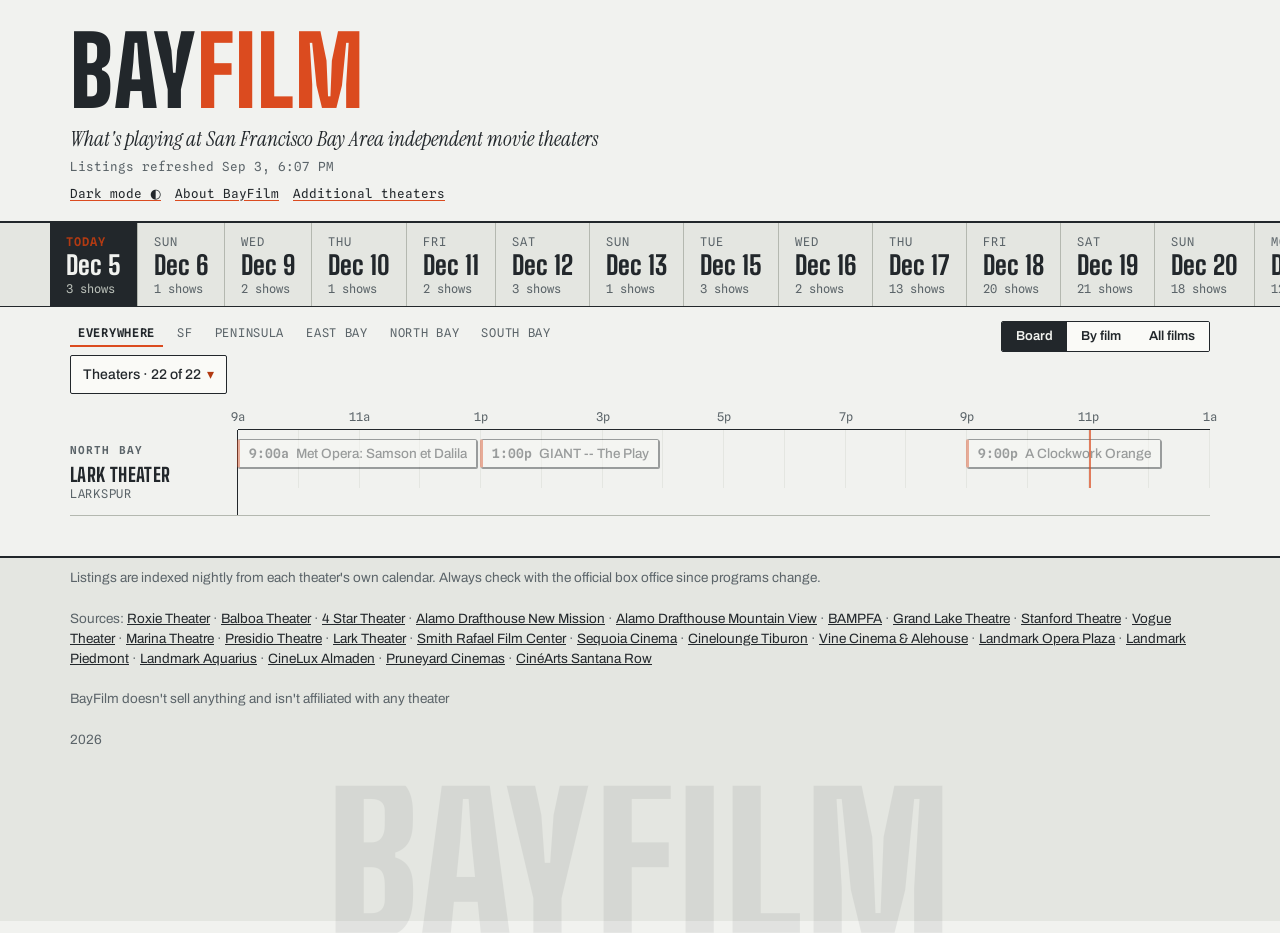
==== site/index.html @ 12f4870e "Density pass: sticky chrome, jump-to-now, folded chips and past shows With 22 theaters the old patte" ====
<!DOCTYPE html>
<html lang="en">
<head>
<meta charset="utf-8">
<meta name="viewport" content="width=device-width, initial-scale=1">
<title>BayFilm — San Francisco Bay Area independent movie theater showtimes</title>
<meta name="description" content="One guide to what's playing at San Francisco Bay Area independent movie theaters: Roxie, Balboa, Alamo Drafthouse, BAMPFA, Grand Lake, Stanford Theatre, Smith Rafael, Landmark, and more — 22 theaters from SF to the South Bay. Updated nightly.">
<link rel="canonical" href="https://bayfilm.net/">
<meta name="theme-color" content="#F1F2EF">

<meta property="og:type" content="website">
<meta property="og:site_name" content="BayFilm">
<meta property="og:title" content="BayFilm — Bay Area independent movie theater showtimes">
<meta property="og:description" content="What's playing at San Francisco Bay Area independent movie theaters — Roxie, Balboa, Alamo Drafthouse, BAMPFA, Grand Lake, Stanford Theatre, Smith Rafael, Landmark, and more. Updated nightly.">
<meta property="og:url" content="https://bayfilm.net/">
<meta property="og:image" content="https://bayfilm.net/og.png">
<meta property="og:image:width" content="1200">
<meta property="og:image:height" content="630">
<meta property="og:image:alt" content="BayFilm — what's playing at San Francisco Bay Area independent movie theaters">
<meta property="og:locale" content="en_US">

<meta name="twitter:card" content="summary_large_image">
<meta name="twitter:title" content="BayFilm — Bay Area independent movie theater showtimes">
<meta name="twitter:description" content="What's playing at San Francisco Bay Area independent movie theaters. Updated nightly.">
<meta name="twitter:image" content="https://bayfilm.net/og.png">

<script type="application/ld+json">
{
  "@context": "https://schema.org",
  "@type": "WebSite",
  "name": "BayFilm",
  "url": "https://bayfilm.net/",
  "description": "Showtimes for San Francisco Bay Area independent movie theaters, indexed nightly from each theater's own calendar.",
  "about": [
    {"@type": "MovieTheater", "name": "Roxie Theater", "address": "San Francisco, CA", "sameAs": "https://roxie.com"},
    {"@type": "MovieTheater", "name": "Balboa Theater", "address": "San Francisco, CA", "sameAs": "https://www.balboamovies.com"},
    {"@type": "MovieTheater", "name": "4 Star Theater", "address": "San Francisco, CA", "sameAs": "https://www.4-star-movies.com"},
    {"@type": "MovieTheater", "name": "Alamo Drafthouse New Mission", "address": "San Francisco, CA", "sameAs": "https://drafthouse.com/sf"},
    {"@type": "MovieTheater", "name": "BAMPFA", "address": "Berkeley, CA", "sameAs": "https://bampfa.org"},
    {"@type": "MovieTheater", "name": "Grand Lake Theatre", "address": "Oakland, CA", "sameAs": "https://renaissancerialto.com"},
    {"@type": "MovieTheater", "name": "Stanford Theatre", "address": "Palo Alto, CA", "sameAs": "https://stanfordtheatre.org"},
    {"@type": "MovieTheater", "name": "Lark Theater", "address": "Larkspur, CA", "sameAs": "https://larktheater.net"},
    {"@type": "MovieTheater", "name": "Vogue Theater", "address": "San Francisco, CA", "sameAs": "https://www.voguemovies.com"},
    {"@type": "MovieTheater", "name": "Marina Theatre", "address": "San Francisco, CA", "sameAs": "https://www.lntsf.com"},
    {"@type": "MovieTheater", "name": "Presidio Theatre", "address": "San Francisco, CA", "sameAs": "https://www.lntsf.com"},
    {"@type": "MovieTheater", "name": "Landmark Opera Plaza", "address": "San Francisco, CA", "sameAs": "https://www.landmarktheatres.com/theaters/x00u8-landmark-opera-plaza-cinema-san-francisco/"},
    {"@type": "MovieTheater", "name": "Landmark Piedmont", "address": "Oakland, CA", "sameAs": "https://www.landmarktheatres.com/theaters/x00y7-landmark-piedmont-theatre-oakland/"},
    {"@type": "MovieTheater", "name": "Landmark Aquarius", "address": "Palo Alto, CA", "sameAs": "https://www.landmarktheatres.com/theaters/x00tm-landmark-aquarius-theatre-palo-alto/"},
    {"@type": "MovieTheater", "name": "Alamo Drafthouse Mountain View", "address": "Mountain View, CA", "sameAs": "https://drafthouse.com/sf"},
    {"@type": "MovieTheater", "name": "Vine Cinema & Alehouse", "address": "Livermore, CA", "sameAs": "https://www.vinecinema.com"},
    {"@type": "MovieTheater", "name": "Smith Rafael Film Center", "address": "San Rafael, CA", "sameAs": "https://cinema.cafilm.org"},
    {"@type": "MovieTheater", "name": "Sequoia Cinema", "address": "Mill Valley, CA", "sameAs": "https://cinema.cafilm.org"},
    {"@type": "MovieTheater", "name": "Cinelounge Tiburon", "address": "Tiburon, CA", "sameAs": "https://www.cineloungefilm.com"},
    {"@type": "MovieTheater", "name": "CineLux Almaden", "address": "San Jose, CA", "sameAs": "https://www.cineluxtheatres.com/cinelux-almaden-cafe-lounge"},
    {"@type": "MovieTheater", "name": "Pruneyard Cinemas", "address": "Campbell, CA", "sameAs": "https://www.pruneyardcinemas.com"},
    {"@type": "MovieTheater", "name": "CinéArts Santana Row", "address": "San Jose, CA", "sameAs": "https://www.cinemark.com/theatres/ca-san-jose/cinemark-cinearts-santana-row"}
  ]
}
</script>

<link rel="preconnect" href="https://fonts.googleapis.com">
<link rel="preconnect" href="https://fonts.gstatic.com" crossorigin>
<link href="https://fonts.googleapis.com/css2?family=Big+Shoulders:opsz,wght@10..72,500;10..72,700;10..72,800&family=Archivo:ital,wght@0,400;0,500;0,600;1,400&family=Spline+Sans+Mono:wght@400;500;600&family=Instrument+Serif:ital@0;1&display=swap" rel="stylesheet">
<script>
  // set the theme before first paint to avoid a flash of the wrong scheme
  (function () {
    var t = null;
    try { t = localStorage.getItem("bayfilm.theme"); } catch (e) {}
    if (t !== "light" && t !== "dark") {
      t = matchMedia("(prefers-color-scheme: dark)").matches ? "dark" : "light";
    }
    document.documentElement.dataset.theme = t;
  })();
</script>
<link rel="stylesheet" href="style.css">
<link rel="icon" href="data:image/svg+xml,<svg xmlns='http://www.w3.org/2000/svg' viewBox='0 0 100 100'><rect width='100' height='100' fill='%23DB4B1F'/><text y='72' x='50' text-anchor='middle' font-size='58' font-family='Arial Black' fill='%23FAFAF7'>B</text></svg>">
</head>
<body>

<header class="masthead">
  <div class="masthead__inner">
    <h1 class="wordmark">BAY<span>FILM</span></h1>
    <p class="tagline">What's playing at San Francisco Bay Area independent movie theaters</p>
    <p class="updated" id="updated"></p>
    <div class="mastlinks">
      <button class="themetoggle" id="themeToggle" aria-live="polite"></button>
      <button class="mastlink" aria-expanded="false" aria-controls="aboutPanel">About BayFilm</button>
      <button class="mastlink" aria-expanded="false" aria-controls="addlPanel">Additional theaters</button>
    </div>
    <div class="mastpanel" id="aboutPanel" hidden>
      <p>BayFilm gathers showtimes from the San Francisco Bay Area's independent
      movie theaters into one guide. Listings are indexed nightly
      from each theater's calendar and linked to their box offices.
      Be sure to check out events from <a href="https://sffilm.org/">SFFilm</a> and <a href="https://www.sfmoma.org/">SFMoMA</a> as well!
      This project was inspired by <a href="https://www.revivalhouses.com/" target="_blank" rel="noopener">Revival Houses</a>,
      <a href="https://www.screenslate.com/" target="_blank" rel="noopener">Screen Slate</a>, and
      <a href="https://www.spiralhwy.com/" target="_blank" rel="noopener">Spiral HWY</a>, which are all excellent film sites.
      Thanks for using and hope you enjoy!</p>
    </div>
    <div class="mastpanel" id="addlPanel" hidden>
      <p>A few theaters are hard to index, so their listings aren't included
      here. Please check their websites directly:
        <a href="https://thenewparkway.com/" target="_blank" rel="noopener">The New Parkway</a> (Oakland) ·
        <a href="https://rialtocinemas.com/elmwood/" target="_blank" rel="noopener">Rialto Cinemas Elmwood</a> (Berkeley) ·
        <a href="https://rialtocinemas.com/cerrito/" target="_blank" rel="noopener">Rialto Cinemas Cerrito</a> (El Cerrito)
      </p>
      <p>Some theaters, including the Stanford Theatre and BAMPFA, block
      automated indexing, so their listings refresh less often than the
      nightly update. When a theater's listings are more than a day old,
      they're marked with a "listings from" badge, so double-check those
      with the box office.</p>
    </div>
  </div>
</header>

<nav class="daystrip" id="daystrip" aria-label="Choose a day"></nav>

<div class="controls">
  <div class="theaters" id="theaterChips" aria-label="Filter theaters"></div>
  <div class="viewtoggle" role="group" aria-label="View">
    <button id="viewBoard" class="viewtoggle__btn is-active" aria-pressed="true">Board</button>
    <button id="viewFilms" class="viewtoggle__btn" aria-pressed="false">By film</button>
    <button id="viewAll" class="viewtoggle__btn" aria-pressed="false">All films</button>
  </div>
</div>

<main id="main">
  <section id="board" aria-label="Screenings by theater and time"></section>
  <section id="films" aria-label="Screenings by film" hidden></section>
  <section id="allfilms" aria-label="All upcoming films" hidden>
    <div class="searchrow">
      <label class="searchlabel" for="filmSearch">Find a film</label>
      <input id="filmSearch" class="searchbox" type="search"
             placeholder="Title or format — try “70mm”" autocomplete="off">
      <span id="allCount" class="allcount"></span>
    </div>
    <div id="allfilmsList"></div>
  </section>
  <p id="empty" class="empty" hidden>No screenings match, try another day or turn theaters back on.</p>
  <p id="loaderror" class="empty" hidden>Couldn't load showtimes data. If you opened this file directly, serve the folder instead: <code>python3 -m http.server -d site</code></p>
</main>

<footer class="colophon">
  <p>Listings are indexed nightly from each theater's own calendar. Always check with the official box office since programs change.</p>
  <p id="sources"></p>
  <p>BayFilm doesn't sell anything and isn't affiliated with any theater</p>
  <p>2026</p>
  <div class="colophon__ghost" aria-hidden="true">BAYFILM</div>
</footer>

<button class="nowjump" id="nowJump" hidden aria-label="Scroll to the current time">now ↓</button>

<script src="app.js"></script>
</body>
</html>
---- site/style.css ----
/* BayFilm — fog, ink, and international orange */

:root {
  --fog: #F1F2EF;        /* page paper, cool fog white */
  --fog-deep: #E4E6E1;   /* recessed panels */
  --ink: #22272B;        /* charcoal-navy ink */
  --ink-soft: #5B6469;   /* secondary text */
  --bridge: #DB4B1F;     /* international orange — large display + accents only */
  --bridge-ink: #B23A12; /* text-safe orange, ≥4.5:1 on all light surfaces */
  --hairline: #B4B8B0;
  --stub: #FAFAF7;       /* screening stub card */
  --edge: #22272B;       /* component outlines (= ink in light) */
  --shadow: #22272B;     /* hard offset shadows */
  --on-ink-soft: #B9BFB8; /* muted text on inverted (ink-bg) chips */

  --display: "Big Shoulders", "Arial Narrow", sans-serif;
  --body: "Archivo", system-ui, sans-serif;
  --mono: "Spline Sans Mono", ui-monospace, monospace;
  --serif: "Instrument Serif", Georgia, serif;
}

/* screening-room dark theme — tonal remap, all text pairs ≥4.5:1 */
:root[data-theme="dark"] {
  --fog: #191B1C;
  --fog-deep: #202224;
  --ink: #E8E9E6;
  --ink-soft: #A9B0B2;
  --bridge: #EF7A50;
  --bridge-ink: #EF7A50;
  --hairline: #3C4043;
  --stub: #232628;
  --edge: #565B5E;
  --shadow: #000000;
  --on-ink-soft: #4C5256;
}

* { box-sizing: border-box; }

html { -webkit-text-size-adjust: 100%; }

body {
  margin: 0;
  background: var(--fog);
  color: var(--ink);
  font-family: var(--body);
  font-size: 16px;
  line-height: 1.5;
}

a { color: inherit; }

button { font: inherit; color: inherit; cursor: pointer; }

/* removes the 300ms tap delay and double-tap zoom on interactive elements */
a, button, input, summary { touch-action: manipulation; }

:focus-visible {
  outline: 2px solid var(--bridge);
  outline-offset: 2px;
}

/* ---------- masthead ---------- */

.masthead {
  border-bottom: 2px solid var(--edge);
  background: var(--fog);
}

.masthead__inner {
  max-width: 1180px;
  margin: 0 auto;
  padding: 28px 20px 18px;
}

.wordmark {
  margin: 0;
  font-family: var(--display);
  font-weight: 800;
  font-size: clamp(52px, 9vw, 96px);
  line-height: 0.9;
  letter-spacing: 0.01em;
  text-transform: uppercase;
}

.wordmark span { color: var(--bridge); }

.tagline {
  margin: 10px 0 0;
  font-family: var(--serif);
  font-style: italic;
  font-size: 21px;
  color: var(--ink);
  font-weight: 400;
}

.updated {
  margin: 2px 0 0;
  font-family: var(--mono);
  font-size: 12.5px;
  color: var(--ink-soft);
}

/* one baseline-aligned row of toggle links; the open panel renders below
   the whole row, so both panels appear in the same place */
.mastlinks {
  display: flex;
  flex-wrap: wrap;
  align-items: baseline;
  column-gap: 14px;
  margin-top: 8px;
}

.mastlinks .themetoggle { margin: 0; }

.mastlink {
  border: 0;
  padding: 0;
  background: transparent;
  cursor: pointer;
  font-family: var(--mono);
  font-size: 12.5px;
  color: var(--ink);
  text-decoration: underline;
  text-decoration-color: var(--bridge);
  text-underline-offset: 2px;
}

.mastlink:hover { color: var(--bridge-ink); }

.mastlink[aria-expanded="true"] { color: var(--bridge-ink); }

.mastpanel {
  max-width: 640px;
}

.mastpanel p {
  margin: 8px 0 0;
  font-family: var(--serif);
  font-size: 16px;
  line-height: 1.5;
  color: var(--ink-soft);
  border-left: 3px solid var(--bridge);
  padding-left: 12px;
}

.themetoggle {
  display: inline-block;
  margin: 8px 14px 0 0;
  border: 0;
  padding: 0;
  background: transparent;
  font-family: var(--mono);
  font-size: 12.5px;
  color: var(--ink);
  text-decoration: underline;
  text-decoration-color: var(--bridge);
  text-underline-offset: 2px;
}

.themetoggle:hover { color: var(--bridge-ink); }

.mastpanel a { color: var(--ink); }

.mastpanel a:hover { color: var(--bridge-ink); }

/* ---------- day strip ---------- */

/* sticky z-scale: daystrip 40 > nowjump 30 > board axis 20 > timeline hour 10 */
.daystrip {
  position: sticky;
  top: 0;
  z-index: 40;
  display: flex;
  gap: 0;
  overflow-x: auto;
  /* keep edge-swipes on the strip from chaining into page pan / back gesture */
  overscroll-behavior-x: contain;
  border-bottom: 1px solid var(--edge);
  background: var(--fog-deep);
  padding: 0 max(20px, calc((100vw - 1180px) / 2));
  scrollbar-width: thin;
}

.day {
  flex: 0 0 auto;
  border: 0;
  border-right: 1px solid var(--hairline);
  background: transparent;
  padding: 10px 16px 8px;
  text-align: left;
  min-width: 86px;
}

.day__dow {
  display: block;
  font-family: var(--mono);
  font-size: 12px;
  text-transform: uppercase;
  letter-spacing: 0.08em;
  color: var(--ink-soft);
}

.day__num {
  display: block;
  font-family: var(--display);
  font-weight: 700;
  font-size: 26px;
  line-height: 1.1;
}

.day__count {
  display: block;
  font-family: var(--mono);
  font-size: 12px;
  color: var(--ink-soft);
}

.day:hover { background: var(--stub); }

.day.is-selected {
  background: var(--ink);
  color: var(--fog);
}
.day.is-selected .day__dow,
.day.is-selected .day__count { color: var(--on-ink-soft); }
.day.is-selected .day__num { color: var(--fog); }

.day.is-today .day__dow { color: var(--bridge-ink); font-weight: 600; }

/* ---------- controls ---------- */

.controls {
  max-width: 1180px;
  margin: 0 auto;
  padding: 14px 20px 4px;
  display: flex;
  flex-wrap: wrap;
  gap: 10px 18px;
  align-items: flex-start;
  justify-content: space-between;
}

.theaters {
  display: flex;
  flex-direction: column;
  gap: 8px;
}

.regions {
  display: flex;
  flex-wrap: wrap;
  gap: 6px;
}

.region {
  border: 0;
  border-bottom: 2px solid transparent;
  background: transparent;
  padding: 3px 8px;
  font-family: var(--mono);
  font-size: 12px;
  text-transform: uppercase;
  letter-spacing: 0.06em;
  color: var(--ink-soft);
}

.region:hover { color: var(--ink); }

.region.is-active {
  color: var(--ink);
  border-bottom-color: var(--bridge);
  font-weight: 600;
}

/* per-theater chips collapse behind the toggle at every width; the region
   row stays visible as the primary filter */
.chiprow {
  display: none;
  flex-wrap: wrap;
  gap: 6px;
}

.chiprow.is-open { display: flex; }

.chiptoggle {
  display: inline-flex;
  align-items: center;
  gap: 6px;
  align-self: flex-start;
  border: 1px solid var(--edge);
  border-radius: 2px;
  background: var(--stub);
  padding: 8px 12px;
  font-size: 14px;
  font-weight: 500;
}

.chiptoggle__arrow { color: var(--bridge-ink); }

.chip {
  border: 1px solid var(--edge);
  background: var(--stub);
  border-radius: 2px;
  padding: 4px 10px;
  font-size: 14px;
  font-weight: 500;
  line-height: 1.3;
}

.chip small {
  font-family: var(--mono);
  font-size: 12px;
  color: var(--ink-soft);
  margin-left: 5px;
  text-transform: uppercase;
  letter-spacing: 0.05em;
}

.chip.is-off {
  border-color: var(--hairline);
  color: var(--ink-soft);
  background: transparent;
  text-decoration: line-through;
  text-decoration-thickness: 1px;
}

.viewtoggle {
  display: flex;
  border: 1px solid var(--edge);
  border-radius: 2px;
  overflow: hidden;
}

.viewtoggle__btn {
  border: 0;
  background: var(--stub);
  padding: 5px 14px;
  font-size: 13px;
  font-weight: 600;
}

.viewtoggle__btn.is-active {
  background: var(--ink);
  color: var(--fog);
}

/* ---------- board (the signature) ---------- */

#main {
  max-width: 1180px;
  margin: 0 auto;
  padding: 10px 20px 40px;
}

/* the sticky bar spans full width so lane labels can't scroll through the
   label gutter; the ticks live in an inner box aligned with the lanes */
.axis {
  position: sticky;
  top: var(--daystrip-h, 0px);
  z-index: 20;
  background: var(--fog);
  height: 22px;
}

.axis__inner {
  position: relative;
  height: 100%;
  margin-left: 168px;
  border-bottom: 1px solid var(--edge);
}

.axis__tick {
  position: absolute;
  top: 0;
  transform: translateX(-50%);
  font-family: var(--mono);
  font-size: 12px;
  color: var(--ink-soft);
  white-space: nowrap;
}

.trow {
  display: flex;
  border-bottom: 1px solid var(--hairline);
}

.trow__label {
  flex: 0 0 168px;
  padding: 12px 12px 12px 0;
  border-right: 1px solid var(--edge);
}

.trow__name {
  font-family: var(--display);
  font-weight: 700;
  font-size: 19px;
  line-height: 1.05;
  text-transform: uppercase;
  letter-spacing: 0.02em;
}

.trow__name a {
  color: inherit;
  text-decoration: none;
}

.trow__name a:hover {
  color: var(--bridge-ink);
  text-decoration: underline;
  text-decoration-color: var(--bridge);
}

.trow__city {
  font-family: var(--mono);
  font-size: 12px;
  color: var(--ink-soft);
  text-transform: uppercase;
  letter-spacing: 0.06em;
}

.trow__stale {
  display: inline-block;
  margin-top: 5px;
  font-family: var(--mono);
  font-size: 12px;
  color: var(--bridge-ink);
  border: 1px solid var(--bridge-ink);
  border-radius: 2px;
  padding: 1px 5px;
}

.nowline {
  position: absolute;
  top: 0;
  bottom: 0;
  width: 2px;
  background: var(--bridge);
  opacity: 0.7;
  z-index: 1;
}

/* desktop lanes group by region; the tag sits in the label column above the
   first theater of each region so the grid runs unbroken under the axis */
.trow__regiontag {
  margin-bottom: 7px;
  font-family: var(--mono);
  font-size: 11px;
  font-weight: 600;
  letter-spacing: 0.1em;
  text-transform: uppercase;
  color: var(--ink-soft);
}

.stub-link.is-past { opacity: 0.42; }

.pillgroup.is-past { opacity: 0.42; }

/* mobile board: chronological timeline (rendered only below 761px) */

.tl { padding-top: 4px; }

.tl__stale {
  margin: 8px 0 0;
  font-family: var(--mono);
  font-size: 12px;
  color: var(--bridge-ink);
}

.tl__hour {
  position: sticky;
  top: var(--daystrip-h, 0px);
  z-index: 10;
  background: var(--fog);
  display: flex;
  align-items: center;
  gap: 10px;
  margin-top: 14px;
  padding: 4px 0;
  font-family: var(--mono);
  font-size: 12px;
  font-weight: 600;
  letter-spacing: 0.08em;
  color: var(--ink-soft);
}

/* fold for today's already-finished screenings */
.tl__earlier {
  display: flex;
  width: 100%;
  align-items: center;
  gap: 8px;
  min-height: 44px;
  margin-top: 10px;
  padding: 8px 0;
  border: 0;
  background: transparent;
  font-family: var(--mono);
  font-size: 12.5px;
  color: var(--ink-soft);
  text-align: left;
}

.tl__earlier::after {
  content: "";
  flex: 1;
  border-bottom: 1px dashed var(--hairline);
}

.tl__earlier:hover { color: var(--ink); }

/* floating jump-to-now (mobile timeline, today only) */
.nowjump {
  position: fixed;
  right: 16px;
  bottom: calc(16px + env(safe-area-inset-bottom));
  z-index: 30;
  min-height: 44px;
  padding: 10px 16px;
  border: 1px solid var(--edge);
  border-radius: 2px;
  background: var(--ink);
  color: var(--fog);
  box-shadow: 3px 3px 0 var(--shadow);
  font-family: var(--mono);
  font-size: 13px;
  font-weight: 600;
  letter-spacing: 0.06em;
  text-transform: uppercase;
}

.nowjump[hidden] { display: none; }

.tl__hour::after {
  content: "";
  flex: 1;
  border-bottom: 1px solid var(--hairline);
}

.tl__row {
  display: flex;
  align-items: baseline;
  gap: 12px;
  padding: 15px 0;
  border-bottom: 1px solid var(--fog-deep);
  text-decoration: none;
}

.tl__row.is-past { opacity: 0.42; }

.tl__time {
  flex: 0 0 58px;
  font-family: var(--mono);
  font-size: 14.5px;
  font-weight: 600;
}

.tl__title {
  flex: 1;
  font-size: 17px;
  font-weight: 500;
  line-height: 1.35;
}

.tl__venue {
  flex: 0 0 auto;
  font-family: var(--mono);
  font-size: 12.5px;
  text-transform: uppercase;
  letter-spacing: 0.05em;
  color: var(--ink-soft);
}

.tl__now {
  display: flex;
  align-items: center;
  gap: 8px;
  margin: 10px 0 2px;
  font-family: var(--mono);
  font-size: 12px;
  font-weight: 600;
  color: var(--bridge-ink);
}

.tl__now::before {
  content: "";
  width: 8px;
  height: 8px;
  border-radius: 50%;
  background: var(--bridge);
}

.tl__now::after {
  content: "";
  flex: 1;
  border-bottom: 2px solid var(--bridge);
}

.trow__lanes {
  position: relative;
  flex: 1;
  min-height: 58px;
  background:
    repeating-linear-gradient(to right,
      transparent 0, transparent calc(100% / var(--hours) - 1px),
      var(--fog-deep) calc(100% / var(--hours) - 1px),
      var(--fog-deep) calc(100% / var(--hours)));
}

.stub-link {
  position: absolute;
  text-decoration: none;
  transform: translateX(-1px);
}

.stub {
  display: inline-flex;
  align-items: baseline;
  gap: 7px;
  max-width: 240px;
  background: var(--stub);
  border: 1px solid var(--edge);
  border-left: 3px solid var(--bridge);
  border-radius: 2px;
  padding: 4px 9px;
  box-shadow: 1px 1px 0 var(--shadow);
  transition: transform 120ms ease, box-shadow 120ms ease;
}

.stub-link:hover .stub {
  transform: translate(-1px, -1px);
  box-shadow: 3px 3px 0 var(--shadow);
}

.stub__time {
  font-family: var(--mono);
  font-size: 13px;
  font-weight: 600;
  white-space: nowrap;
}

.stub__title {
  font-size: 13.5px;
  font-weight: 500;
  line-height: 1.25;
  white-space: nowrap;
  overflow: hidden;
  text-overflow: ellipsis;
}

.stub__badge,
.fbadge {
  font-family: var(--mono);
  font-size: 12px;
  font-weight: 600;
  color: var(--bridge-ink);
  border: 1px solid var(--bridge-ink);
  border-radius: 2px;
  padding: 0 4px;
  white-space: nowrap;
  align-self: center;
}

/* ---------- by film / all films ---------- */

.film {
  display: flex;
  gap: 18px;
  padding: 16px 0;
  border-bottom: 1px solid var(--hairline);
  flex-wrap: wrap;
}

.film__thumb {
  flex: 0 0 76px;
  height: 110px;
  background: var(--fog-deep);
  border: 1px solid var(--hairline);
  overflow: hidden;
}

.film__thumb img {
  width: 100%;
  height: 100%;
  object-fit: cover;
  display: block;
}

.film__head {
  flex: 0 0 240px;
  display: flex;
  flex-wrap: wrap;
  align-content: flex-start;
  gap: 6px 8px;
}

.film__title {
  flex-basis: 100%;
  font-family: var(--serif);
  font-weight: 400;
  font-size: 27px;
  line-height: 1.02;
  margin: 0;
}

.film__desc {
  flex-basis: 100%;
  margin: 2px 0 0;
  font-family: var(--serif);
  font-style: italic;
  font-size: 16px;
  color: var(--ink-soft);
  line-height: 1.4;
  display: -webkit-box;
  -webkit-line-clamp: 3;
  -webkit-box-orient: vertical;
  overflow: hidden;
}

.filmlinks {
  display: inline-flex;
  gap: 10px;
}

.filmlinks a {
  font-family: var(--mono);
  font-size: 12px;
  color: var(--ink-soft);
  text-decoration-color: var(--hairline);
  text-underline-offset: 2px;
}

.filmlinks a:hover { color: var(--bridge-ink); }

.film__where {
  flex: 1;
  min-width: 260px;
  display: flex;
  flex-direction: column;
  gap: 6px;
}

.film__venue {
  display: flex;
  flex-wrap: wrap;
  align-items: baseline;
  gap: 6px 10px;
}

.film__venuename {
  font-size: 14px;
  font-weight: 600;
  min-width: 190px;
}

.film__venuename small {
  font-family: var(--mono);
  font-weight: 400;
  font-size: 12px;
  color: var(--ink-soft);
  text-transform: uppercase;
  letter-spacing: 0.05em;
  margin-left: 5px;
}

.pillgroup {
  display: inline-flex;
}

.timepill {
  font-family: var(--mono);
  font-size: 13px;
  font-weight: 600;
  text-decoration: none;
  border: 1px solid var(--edge);
  border-radius: 2px 0 0 2px;
  background: var(--stub);
  padding: 2px 8px;
  transition: background 120ms ease, color 120ms ease;
}

.timepill:hover {
  background: var(--bridge-ink);
  border-color: var(--bridge-ink);
  color: var(--stub);
}

.icsbtn {
  font-family: var(--mono);
  font-size: 13px;
  font-weight: 600;
  border: 1px solid var(--edge);
  border-left: 0;
  border-radius: 0 2px 2px 0;
  background: var(--fog-deep);
  color: var(--ink-soft);
  padding: 2px 7px;
  transition: background 120ms ease, color 120ms ease;
}

.icsbtn:hover {
  background: var(--ink);
  color: var(--fog);
}

.allfilm__venue {
  font-size: 13px;
  font-weight: 600;
  margin-left: 6px;
}

.allfilm__venue:first-child { margin-left: 0; }

.searchrow {
  display: flex;
  align-items: baseline;
  gap: 12px;
  flex-wrap: wrap;
  padding: 10px 0 4px;
  border-bottom: 2px solid var(--edge);
}

.searchlabel {
  font-family: var(--display);
  font-weight: 700;
  font-size: 19px;
  text-transform: uppercase;
}

.searchbox {
  flex: 1;
  min-width: 220px;
  max-width: 460px;
  font: inherit;
  font-size: 16px; /* below 16px, iOS force-zooms the page on focus */
  color: var(--ink);
  background: var(--stub);
  border: 1px solid var(--edge);
  border-radius: 2px;
  padding: 7px 12px;
}

.searchbox::placeholder { color: var(--ink-soft); }

.allcount {
  font-family: var(--mono);
  font-size: 12.5px;
  color: var(--ink-soft);
}

/* ---------- misc ---------- */

.empty {
  padding: 60px 0;
  text-align: center;
  color: var(--ink-soft);
  font-family: var(--serif);
  font-style: italic;
  font-size: 19px;
}

.empty code {
  font-family: var(--mono);
  font-size: 13px;
  background: var(--fog-deep);
  padding: 2px 6px;
  border-radius: 2px;
}

.colophon {
  border-top: 2px solid var(--edge);
  background: var(--fog-deep);
}

.colophon p {
  max-width: 1180px;
  margin: 0 auto;
  padding: 10px 20px;
  font-size: 13.5px;
  color: var(--ink-soft);
}

.colophon a { color: var(--ink); }

.colophon__ghost {
  font-family: var(--display);
  font-weight: 800;
  font-size: clamp(90px, 16vw, 230px);
  line-height: 0.72;
  letter-spacing: 0.01em;
  text-align: center;
  color: var(--ink);
  opacity: 0.07;
  user-select: none;
  pointer-events: none;
  overflow: hidden;
  margin-top: 14px;
  transform: translateY(8%);
}

/* ---------- mobile: board flows as a list ---------- */

@media (max-width: 760px) {
  .axis { display: none; }

  .trow { flex-direction: column; }

  .trow__label {
    flex: none;
    border-right: 0;
    padding: 12px 0 2px;
  }

  .trow__lanes {
    min-height: 0;
    background: none;
    display: flex;
    flex-wrap: wrap;
    gap: 6px;
    padding: 6px 0 14px;
  }

  .stub-link { position: static; transform: none; max-width: 100%; }

  .stub { max-width: 100%; }

  .stub__title { white-space: normal; overflow: visible; }

  /* tap-first surfaces: grow toward the 44px touch minimum */
  .timepill { padding: 8px 12px; }

  .chip { padding: 8px 12px; }

  .viewtoggle__btn { padding: 8px 16px; }

  /* thumb + title share the first row; showtimes wrap below */
  .film__head { flex: 1; min-width: 200px; }
}

@media (prefers-reduced-motion: reduce) {
  * { transition: none !important; }
}
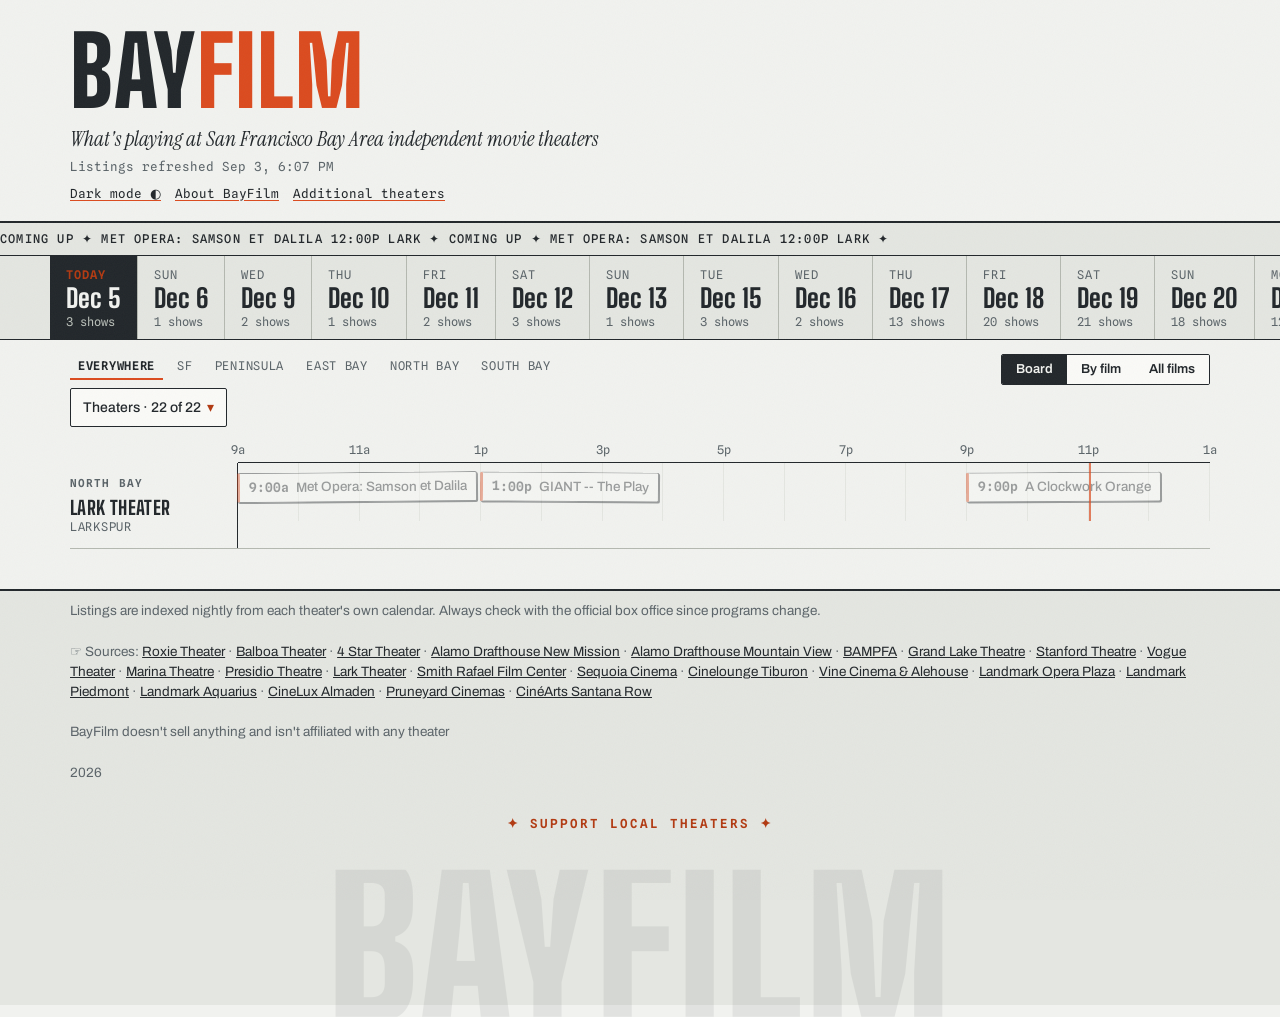
==== commit fc08694b: "Personality pass: marquee ticker, sticker tilts, grain, dingbats Screen Slate x Online Ceramics tren" ====
--- a/site/index.html
+++ b/site/index.html
@@ -113,6 +113,8 @@
   </div>
 </header>
 
+<div class="ticker" id="ticker" aria-hidden="true" hidden></div>
+
 <nav class="daystrip" id="daystrip" aria-label="Choose a day"></nav>
 
 <div class="controls">
@@ -136,8 +138,8 @@
     </div>
     <div id="allfilmsList"></div>
   </section>
-  <p id="empty" class="empty" hidden>No screenings match, try another day or turn theaters back on.</p>
-  <p id="loaderror" class="empty" hidden>Couldn't load showtimes data. If you opened this file directly, serve the folder instead: <code>python3 -m http.server -d site</code></p>
+  <p id="empty" class="empty" hidden>Nothing on the marquee. Try another day, or turn some theaters back on. ✦</p>
+  <p id="loaderror" class="empty" hidden>The projector jammed: couldn't load showtimes data. If you opened this file directly, serve the folder instead: <code>python3 -m http.server -d site</code></p>
 </main>
 
 <footer class="colophon">
@@ -145,6 +147,7 @@
   <p id="sources"></p>
   <p>BayFilm doesn't sell anything and isn't affiliated with any theater</p>
   <p>2026</p>
+  <p class="colophon__signoff" aria-hidden="true">✦ SUPPORT LOCAL THEATERS ✦</p>
   <div class="colophon__ghost" aria-hidden="true">BAYFILM</div>
 </footer>
 
--- a/site/style.css
+++ b/site/style.css
@@ -12,6 +12,7 @@
   --edge: #22272B;       /* component outlines (= ink in light) */
   --shadow: #22272B;     /* hard offset shadows */
   --on-ink-soft: #B9BFB8; /* muted text on inverted (ink-bg) chips */
+  --grain-opacity: 0.035; /* film-grain overlay strength */
 
   --display: "Big Shoulders", "Arial Narrow", sans-serif;
   --body: "Archivo", system-ui, sans-serif;
@@ -32,6 +33,7 @@
   --edge: #565B5E;
   --shadow: #000000;
   --on-ink-soft: #4C5256;
+  --grain-opacity: 0.05;
 }
 
 * { box-sizing: border-box; }
@@ -165,7 +167,7 @@
 
 /* ---------- day strip ---------- */
 
-/* sticky z-scale: daystrip 40 > nowjump 30 > board axis 20 > timeline hour 10 */
+/* z-scale: grain 50 > daystrip 40 > nowjump 30 > board axis 20 > timeline hour 10 */
 .daystrip {
   position: sticky;
   top: 0;
@@ -540,9 +542,26 @@
   display: flex;
   align-items: baseline;
   gap: 12px;
-  padding: 15px 0;
+  padding: 8px 0;
   border-bottom: 1px solid var(--fog-deep);
   text-decoration: none;
+}
+
+/* poster thumb rides between time and title; empty box when no art */
+.tl__thumb {
+  flex: 0 0 32px;
+  align-self: center;
+  height: 48px;
+  background: var(--fog-deep);
+  border-radius: 2px;
+  overflow: hidden;
+}
+
+.tl__thumb img {
+  display: block;
+  width: 100%;
+  height: 100%;
+  object-fit: cover;
 }
 
 .tl__row.is-past { opacity: 0.42; }
@@ -623,12 +642,13 @@
   border-radius: 2px;
   padding: 4px 9px;
   box-shadow: 1px 1px 0 var(--shadow);
-  transition: transform 120ms ease, box-shadow 120ms ease;
+  transition: transform 120ms ease, box-shadow 120ms ease, rotate 120ms ease;
 }
 
 .stub-link:hover .stub {
   transform: translate(-1px, -1px);
   box-shadow: 3px 3px 0 var(--shadow);
+  rotate: 0deg;
 }
 
 .stub__time {
@@ -936,6 +956,116 @@
   .film__head { flex: 1; min-width: 200px; }
 }
 
+/* ---------- personality pass (Screen Slate x Online Ceramics) ---------- */
+
+/* orange highlighter selection */
+::selection {
+  background: var(--bridge-ink);
+  color: var(--stub);
+}
+
+/* marker-swipe hover on prose links: orange grows left-to-right behind text */
+.mastpanel a,
+.colophon a,
+.filmlinks a,
+.trow__name a {
+  background-image: linear-gradient(var(--bridge-ink), var(--bridge-ink));
+  background-repeat: no-repeat;
+  background-size: 0% 100%;
+  transition: background-size 160ms ease, color 160ms ease;
+}
+
+.mastpanel a:hover,
+.colophon a:hover,
+.filmlinks a:hover,
+.trow__name a:hover {
+  background-size: 100% 100%;
+  color: var(--stub);
+}
+
+/* film-grain overlay: paper in light, projector grain in dark */
+body::after {
+  content: "";
+  position: fixed;
+  inset: 0;
+  z-index: 50;
+  pointer-events: none;
+  opacity: var(--grain-opacity);
+  background: url("data:image/svg+xml,%3Csvg xmlns='http://www.w3.org/2000/svg' width='180' height='180'%3E%3Cfilter id='n'%3E%3CfeTurbulence type='fractalNoise' baseFrequency='0.9' numOctaves='2'/%3E%3C/filter%3E%3Crect width='180' height='180' filter='url(%23n)'/%3E%3C/svg%3E");
+}
+
+/* now-playing marquee ticker */
+.ticker {
+  overflow: hidden;
+  background: var(--fog-deep);
+  border-bottom: 1px solid var(--edge);
+}
+
+.ticker__track {
+  display: inline-block;
+  white-space: nowrap;
+  padding: 7px 0;
+  font-family: var(--mono);
+  font-size: 12px;
+  font-weight: 500;
+  letter-spacing: 0.1em;
+  text-transform: uppercase;
+  color: var(--ink);
+  animation: ticker-scroll var(--ticker-dur, 90s) linear infinite;
+  will-change: transform;
+}
+
+.ticker:hover .ticker__track { animation-play-state: paused; }
+
+@keyframes ticker-scroll {
+  to { transform: translateX(-50%); }
+}
+
+/* hand-placed sticker tilts; hover straightens (desktop stubs) */
+.trow__lanes .stub-link:nth-of-type(4n+1) .stub { rotate: -0.5deg; }
+.trow__lanes .stub-link:nth-of-type(4n+2) .stub { rotate: 0.4deg; }
+.trow__lanes .stub-link:nth-of-type(4n+3) .stub { rotate: -0.3deg; }
+.trow__lanes .stub-link:nth-of-type(4n)   .stub { rotate: 0.55deg; }
+
+.tl .tl__row:nth-of-type(4n+1) .tl__thumb { rotate: -1.1deg; }
+.tl .tl__row:nth-of-type(4n+2) .tl__thumb { rotate: 0.9deg; }
+.tl .tl__row:nth-of-type(4n+3) .tl__thumb { rotate: -0.7deg; }
+.tl .tl__row:nth-of-type(4n)   .tl__thumb { rotate: 1.2deg; }
+
+/* projector-lamp pulse on the now markers */
+@keyframes lamp-pulse {
+  50% { opacity: 0.35; }
+}
+
+.nowline { animation: lamp-pulse 3s ease-in-out infinite; }
+
+@keyframes dot-pulse {
+  50% { transform: scale(0.65); opacity: 0.55; }
+}
+
+.tl__now::before { animation: dot-pulse 2.4s ease-in-out infinite; }
+
+/* dingbats: decorative, empty alt text so screen readers skip them */
+.tl__hour::before {
+  content: "✦ " / "";
+  color: var(--bridge-ink);
+}
+
+#sources::before {
+  content: "☞ " / "";
+}
+
+.colophon p.colophon__signoff {
+  text-align: center;
+  font-family: var(--mono);
+  font-size: 12.5px;
+  font-weight: 600;
+  letter-spacing: 0.16em;
+  text-transform: uppercase;
+  color: var(--bridge-ink);
+  padding-top: 22px;
+}
+
 @media (prefers-reduced-motion: reduce) {
-  * { transition: none !important; }
-}
+  * { transition: none !important; animation: none !important; }
+}
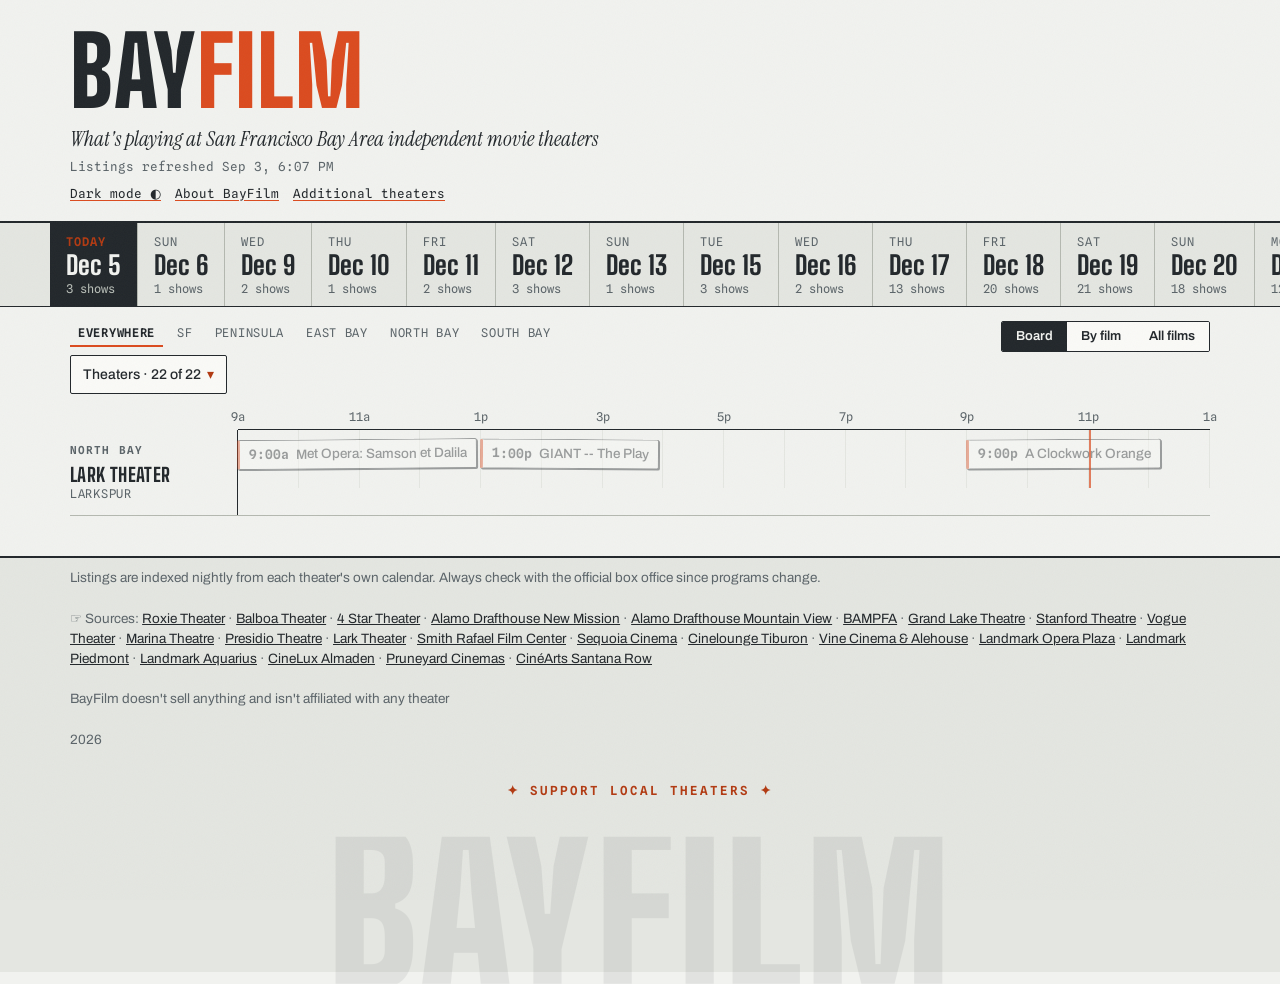
==== commit 74bed852: "Remove the now-playing marquee ticker Co-Authored-By: Claude Fable 5 <noreply@anthropic.com>" ====
--- a/site/index.html
+++ b/site/index.html
@@ -113,8 +113,6 @@
   </div>
 </header>
 
-<div class="ticker" id="ticker" aria-hidden="true" hidden></div>
-
 <nav class="daystrip" id="daystrip" aria-label="Choose a day"></nav>
 
 <div class="controls">
--- a/site/style.css
+++ b/site/style.css
@@ -994,33 +994,6 @@
   background: url("data:image/svg+xml,%3Csvg xmlns='http://www.w3.org/2000/svg' width='180' height='180'%3E%3Cfilter id='n'%3E%3CfeTurbulence type='fractalNoise' baseFrequency='0.9' numOctaves='2'/%3E%3C/filter%3E%3Crect width='180' height='180' filter='url(%23n)'/%3E%3C/svg%3E");
 }
 
-/* now-playing marquee ticker */
-.ticker {
-  overflow: hidden;
-  background: var(--fog-deep);
-  border-bottom: 1px solid var(--edge);
-}
-
-.ticker__track {
-  display: inline-block;
-  white-space: nowrap;
-  padding: 7px 0;
-  font-family: var(--mono);
-  font-size: 12px;
-  font-weight: 500;
-  letter-spacing: 0.1em;
-  text-transform: uppercase;
-  color: var(--ink);
-  animation: ticker-scroll var(--ticker-dur, 90s) linear infinite;
-  will-change: transform;
-}
-
-.ticker:hover .ticker__track { animation-play-state: paused; }
-
-@keyframes ticker-scroll {
-  to { transform: translateX(-50%); }
-}
-
 /* hand-placed sticker tilts; hover straightens (desktop stubs) */
 .trow__lanes .stub-link:nth-of-type(4n+1) .stub { rotate: -0.5deg; }
 .trow__lanes .stub-link:nth-of-type(4n+2) .stub { rotate: 0.4deg; }
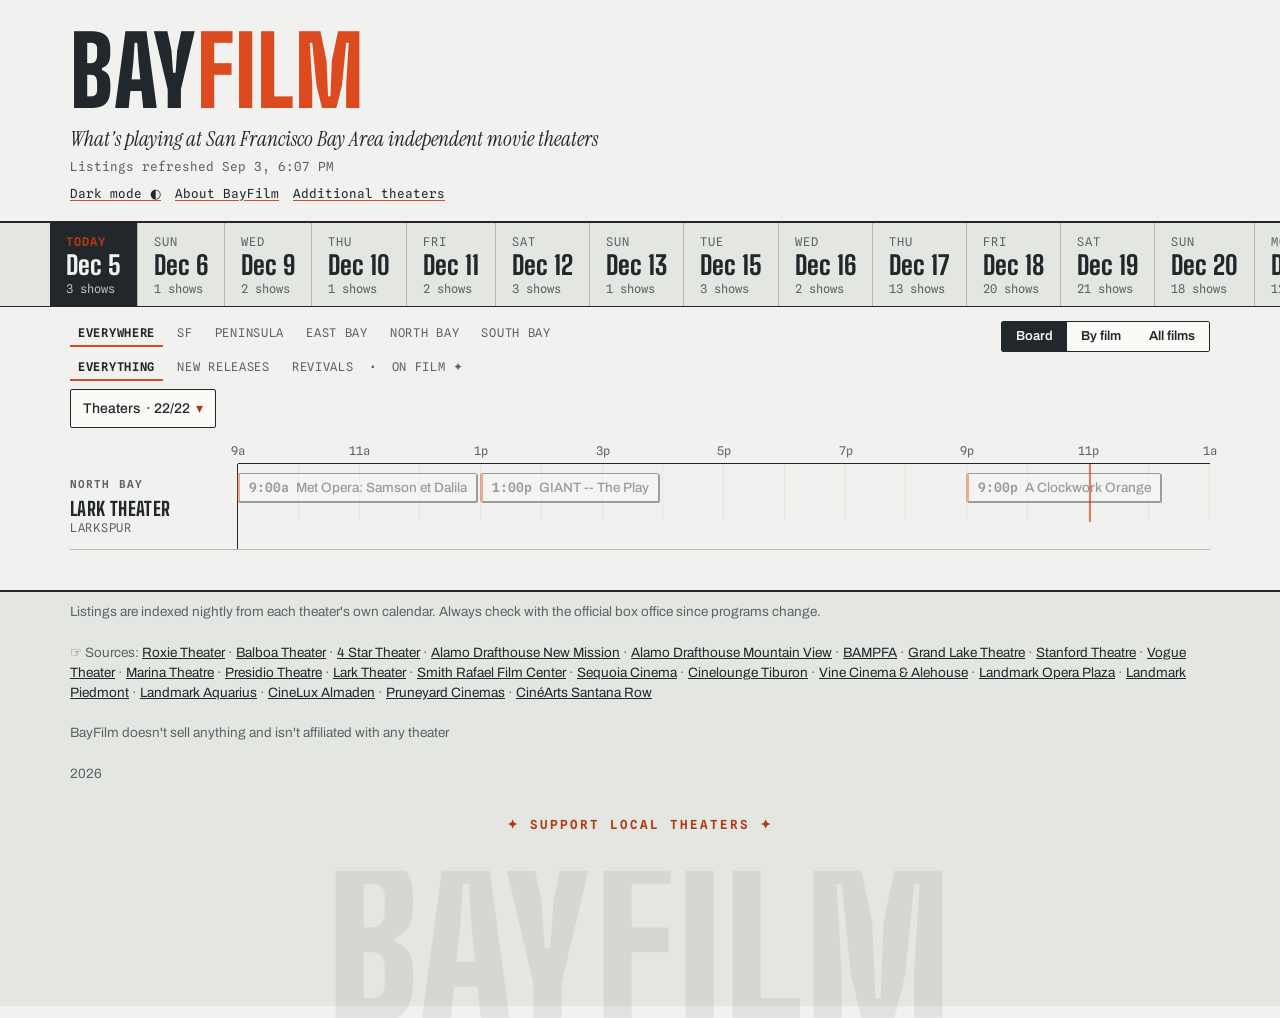
==== commit e612b050: "Frontend: film filters (new/revivals, on film) + mobile filter UX New filter row: Everything/New rel" ====
--- a/site/index.html
+++ b/site/index.html
@@ -91,7 +91,7 @@
       <p>BayFilm gathers showtimes from the San Francisco Bay Area's independent
       movie theaters into one guide. Listings are indexed nightly
       from each theater's calendar and linked to their box offices.
-      Be sure to check out events from <a href="https://sffilm.org/">SFFilm</a> and <a href="https://www.sfmoma.org/">SFMoMA</a> as well!
+      Be sure to check out events from <a href="https://sffilm.org/">SFFILM</a> and <a href="https://www.sfmoma.org/">SFMoMA</a> as well!
       This project was inspired by <a href="https://www.revivalhouses.com/" target="_blank" rel="noopener">Revival Houses</a>,
       <a href="https://www.screenslate.com/" target="_blank" rel="noopener">Screen Slate</a>, and
       <a href="https://www.spiralhwy.com/" target="_blank" rel="noopener">Spiral HWY</a>, which are all excellent film sites.
@@ -137,6 +137,7 @@
     <div id="allfilmsList"></div>
   </section>
   <p id="empty" class="empty" hidden>Nothing on the marquee. Try another day, or turn some theaters back on. ✦</p>
+  <p id="emptyFilters" class="empty empty--filters" hidden>Film filters are on — <button id="clearFilters" class="linkbtn">show everything</button></p>
   <p id="loaderror" class="empty" hidden>The projector jammed: couldn't load showtimes data. If you opened this file directly, serve the folder instead: <code>python3 -m http.server -d site</code></p>
 </main>
 
--- a/site/style.css
+++ b/site/style.css
@@ -12,7 +12,6 @@
   --edge: #22272B;       /* component outlines (= ink in light) */
   --shadow: #22272B;     /* hard offset shadows */
   --on-ink-soft: #B9BFB8; /* muted text on inverted (ink-bg) chips */
-  --grain-opacity: 0.035; /* film-grain overlay strength */
 
   --display: "Big Shoulders", "Arial Narrow", sans-serif;
   --body: "Archivo", system-ui, sans-serif;
@@ -33,7 +32,6 @@
   --edge: #565B5E;
   --shadow: #000000;
   --on-ink-soft: #4C5256;
-  --grain-opacity: 0.05;
 }
 
 * { box-sizing: border-box; }
@@ -51,7 +49,7 @@
 
 a { color: inherit; }
 
-button { font: inherit; color: inherit; cursor: pointer; }
+button { font: inherit; color: inherit; cursor: pointer; touch-action: manipulation; }
 
 /* removes the 300ms tap delay and double-tap zoom on interactive elements */
 a, button, input, summary { touch-action: manipulation; }
@@ -167,7 +165,7 @@
 
 /* ---------- day strip ---------- */
 
-/* z-scale: grain 50 > daystrip 40 > nowjump 30 > board axis 20 > timeline hour 10 */
+/* sticky z-scale: daystrip 40 > nowjump 30 > board axis 20 > timeline hour 10 */
 .daystrip {
   position: sticky;
   top: 0;
@@ -183,6 +181,13 @@
   scrollbar-width: thin;
 }
 
+/* solid cover above the pinned strip (spread shadow — the strip's own
+   overflow-x would clip a ::before); only while stuck, so the masthead
+   isn't covered at the top of the page */
+.daystrip.is-stuck {
+  box-shadow: 0 -60px 0 60px var(--fog-deep);
+}
+
 .day {
   flex: 0 0 auto;
   border: 0;
@@ -252,6 +257,7 @@
   display: flex;
   flex-wrap: wrap;
   gap: 6px;
+  order: -2;  /* always the first row, ahead of the desktop-lifted filmfilters */
 }
 
 .region {
@@ -272,6 +278,51 @@
   color: var(--ink);
   border-bottom-color: var(--bridge);
   font-weight: 600;
+}
+
+/* toggles for the two collapsible sections share this row */
+.togglebar {
+  display: flex;
+  flex-wrap: wrap;
+  align-items: center;
+  gap: 4px 20px;
+}
+
+/* count on a toggle lights up while its section is filtering something */
+.togglecount { color: var(--bridge-ink); font-weight: 600; }
+
+.togglecount.is-quiet { color: inherit; font-weight: inherit; }
+
+/* mobile-only disclosure for the film-filter row (hidden on desktop, where
+   the row is always visible) — plain text, matching the region row */
+.filtertoggle {
+  display: none;
+  align-items: center;
+  gap: 6px;
+  border: 0;
+  background: none;
+  padding: 8px;  /* 8px left inset lines the text up with the region row */
+  font-family: var(--mono);
+  font-size: 12px;
+  text-transform: uppercase;
+  letter-spacing: 0.06em;
+  color: var(--ink-soft);
+}
+
+/* release-era + on-film filter row, styled like the region row. On desktop
+   it renders above the theaters toggle (order flips back on mobile, where
+   the row must open below the toggle bar that reveals it) */
+.filmfilters {
+  display: flex;
+  flex-wrap: wrap;
+  align-items: center;
+  gap: 6px;
+  order: -1;
+}
+
+.filmfilters__sep {
+  font-family: var(--mono);
+  color: var(--ink-soft);
 }
 
 /* per-theater chips collapse behind the toggle at every width; the region
@@ -283,6 +334,22 @@
 }
 
 .chiprow.is-open { display: flex; }
+
+/* full-width region headers inside the chip list, mirroring the board */
+.chiprow__region {
+  flex-basis: 100%;
+  margin-top: 6px;
+  font-family: var(--mono);
+  font-size: 11px;
+  font-weight: 600;
+  letter-spacing: 0.1em;
+  text-transform: uppercase;
+  color: var(--ink-soft);
+}
+
+.chiprow__region:first-child { margin-top: 0; }
+
+.chip__check { color: var(--bridge-ink); }
 
 .chiptoggle {
   display: inline-flex;
@@ -331,6 +398,18 @@
   border: 1px solid var(--edge);
   border-radius: 2px;
   overflow: hidden;
+}
+
+/* desktop: pin the view toggle top-right so opening the theater list
+   (which makes the left column full-width) can't push it below the chips */
+@media (min-width: 761px) {
+  .controls { position: relative; }
+
+  .viewtoggle {
+    position: absolute;
+    top: 14px;    /* matches .controls padding */
+    right: 20px;
+  }
 }
 
 .viewtoggle__btn {
@@ -642,13 +721,12 @@
   border-radius: 2px;
   padding: 4px 9px;
   box-shadow: 1px 1px 0 var(--shadow);
-  transition: transform 120ms ease, box-shadow 120ms ease, rotate 120ms ease;
+  transition: transform 120ms ease, box-shadow 120ms ease;
 }
 
 .stub-link:hover .stub {
   transform: translate(-1px, -1px);
   box-shadow: 3px 3px 0 var(--shadow);
-  rotate: 0deg;
 }
 
 .stub__time {
@@ -764,6 +842,30 @@
   flex-wrap: wrap;
   align-items: baseline;
   gap: 6px 10px;
+}
+
+/* release year riding along the serif title */
+.film__year {
+  font-family: var(--mono);
+  font-size: 13px;
+  font-weight: 400;
+  letter-spacing: 0.04em;
+  color: var(--ink-soft);
+  white-space: nowrap;
+}
+
+/* venue names link to the theater's own site, quiet like the board labels */
+.film__venuename a,
+.allfilm__venue a {
+  color: inherit;
+  text-decoration: none;
+}
+
+.film__venuename a:hover,
+.allfilm__venue a:hover {
+  color: var(--bridge-ink);
+  text-decoration: underline;
+  text-decoration-color: var(--bridge);
 }
 
 .film__venuename {
@@ -876,6 +978,23 @@
   font-family: var(--serif);
   font-style: italic;
   font-size: 19px;
+}
+
+/* rides directly under #empty when the film filters caused the blank day */
+.empty--filters {
+  padding: 0 0 60px;
+  margin-top: -44px;
+  font-size: 16px;
+}
+
+.linkbtn {
+  border: 0;
+  background: none;
+  padding: 0;
+  font: inherit;
+  color: var(--bridge-ink);
+  text-decoration: underline;
+  text-underline-offset: 2px;
 }
 
 .empty code {
@@ -945,6 +1064,34 @@
 
   .stub__title { white-space: normal; overflow: visible; }
 
+  .filtertoggle { display: inline-flex; }
+
+  .filmfilters { display: none; order: 0; }
+
+  .filmfilters.is-open { display: flex; }
+
+  /* the theaters toggle drops its box to match the film-filters toggle */
+  .chiptoggle {
+    border: 0;
+    background: none;
+    padding: 8px;
+    font-family: var(--mono);
+    font-size: 12px;
+    font-weight: 400;
+    text-transform: uppercase;
+    letter-spacing: 0.06em;
+    color: var(--ink-soft);
+  }
+
+  /* touch-friendly but dense filter rows: ~34px targets, 8px column gaps */
+  .regions, .filmfilters { gap: 4px 8px; }
+
+  .region { padding: 8px; }
+
+  .chiprow { gap: 8px; }
+
+  .chip { min-height: 44px; }
+
   /* tap-first surfaces: grow toward the 44px touch minimum */
   .timepill { padding: 8px 12px; }
 
@@ -983,28 +1130,6 @@
   color: var(--stub);
 }
 
-/* film-grain overlay: paper in light, projector grain in dark */
-body::after {
-  content: "";
-  position: fixed;
-  inset: 0;
-  z-index: 50;
-  pointer-events: none;
-  opacity: var(--grain-opacity);
-  background: url("data:image/svg+xml,%3Csvg xmlns='http://www.w3.org/2000/svg' width='180' height='180'%3E%3Cfilter id='n'%3E%3CfeTurbulence type='fractalNoise' baseFrequency='0.9' numOctaves='2'/%3E%3C/filter%3E%3Crect width='180' height='180' filter='url(%23n)'/%3E%3C/svg%3E");
-}
-
-/* hand-placed sticker tilts; hover straightens (desktop stubs) */
-.trow__lanes .stub-link:nth-of-type(4n+1) .stub { rotate: -0.5deg; }
-.trow__lanes .stub-link:nth-of-type(4n+2) .stub { rotate: 0.4deg; }
-.trow__lanes .stub-link:nth-of-type(4n+3) .stub { rotate: -0.3deg; }
-.trow__lanes .stub-link:nth-of-type(4n)   .stub { rotate: 0.55deg; }
-
-.tl .tl__row:nth-of-type(4n+1) .tl__thumb { rotate: -1.1deg; }
-.tl .tl__row:nth-of-type(4n+2) .tl__thumb { rotate: 0.9deg; }
-.tl .tl__row:nth-of-type(4n+3) .tl__thumb { rotate: -0.7deg; }
-.tl .tl__row:nth-of-type(4n)   .tl__thumb { rotate: 1.2deg; }
-
 /* projector-lamp pulse on the now markers */
 @keyframes lamp-pulse {
   50% { opacity: 0.35; }
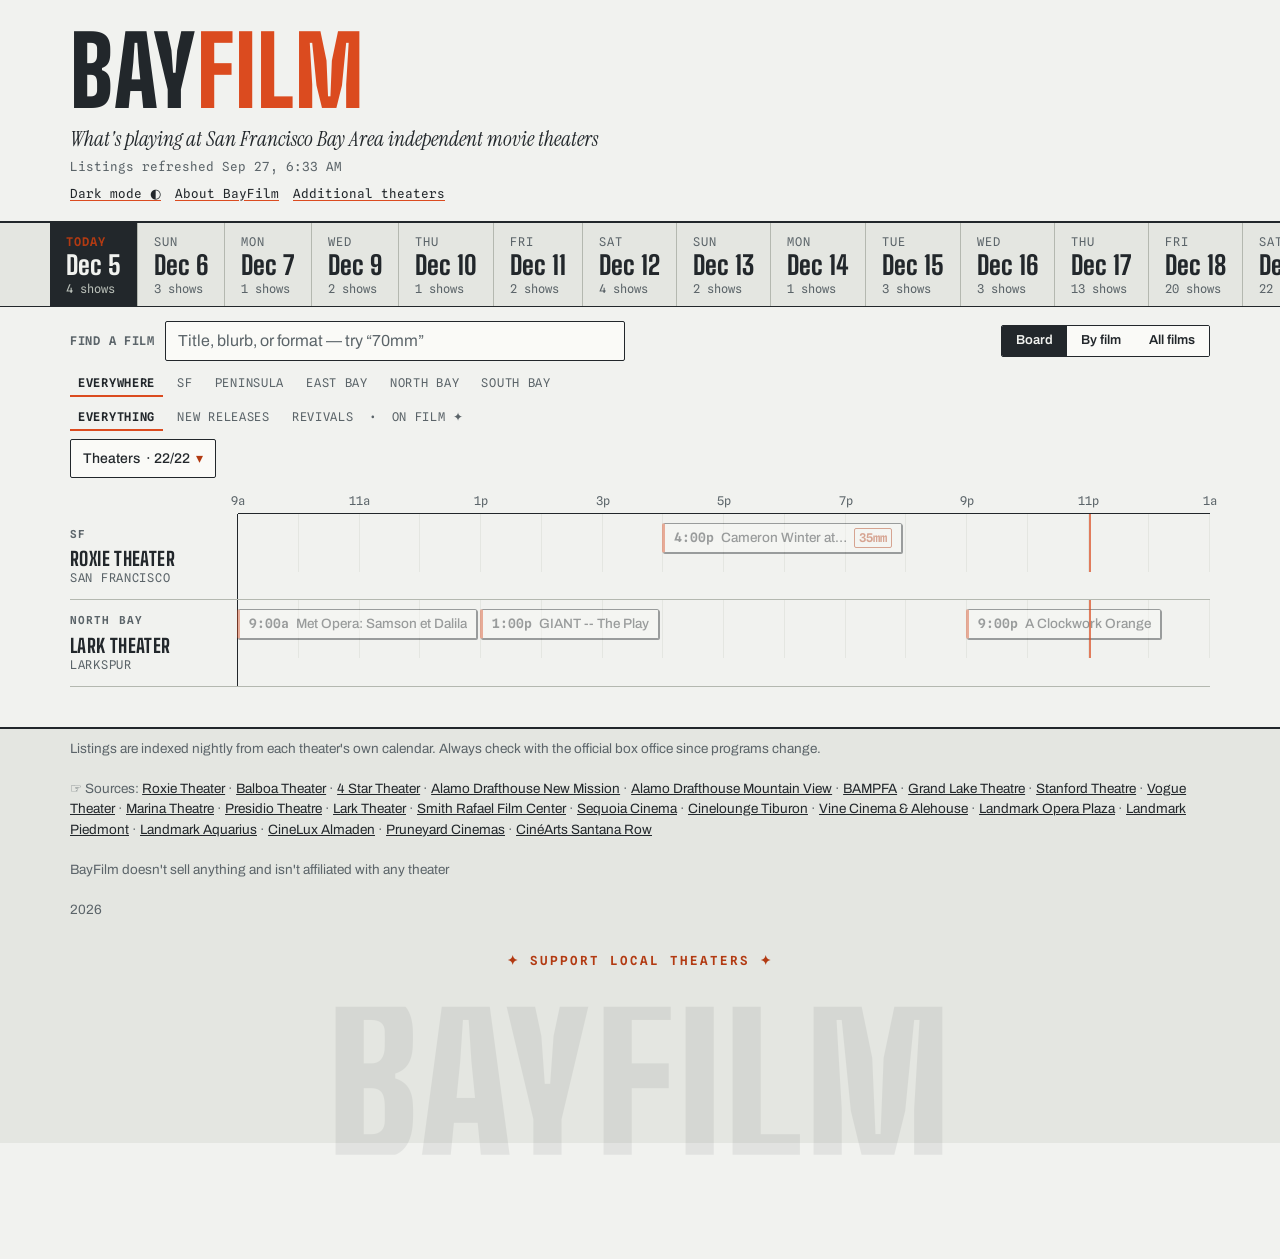
==== commit 72c15758: "Frontend: search, film links, and a longer day strip Search filters the day on Board and By film, an" ====
--- a/site/index.html
+++ b/site/index.html
@@ -107,15 +107,23 @@
       <p>Some theaters, including the Stanford Theatre and BAMPFA, block
       automated indexing, so their listings refresh less often than the
       nightly update. When a theater's listings are more than a day old,
-      they're marked with a "listings from" badge, so double-check those
-      with the box office.</p>
+      a note under the day strip says when they were last indexed, and
+      that row is dimmed, so double-check those with the box office.</p>
     </div>
   </div>
 </header>
 
 <nav class="daystrip" id="daystrip" aria-label="Choose a day"></nav>
+<p id="staleNote" class="stalenote" hidden></p>
 
 <div class="controls">
+  <div class="findrow">
+    <label class="searchlabel" for="filmSearch">Find a film</label>
+    <input id="filmSearch" class="searchbox" type="search"
+           placeholder="Title, blurb, or format — try “70mm”" autocomplete="off">
+    <span id="matchCount" class="allcount" hidden></span>
+  </div>
+  <p id="alsoOn" class="alsoon" hidden aria-live="polite"></p>
   <div class="theaters" id="theaterChips" aria-label="Filter theaters"></div>
   <div class="viewtoggle" role="group" aria-label="View">
     <button id="viewBoard" class="viewtoggle__btn is-active" aria-pressed="true">Board</button>
@@ -128,15 +136,10 @@
   <section id="board" aria-label="Screenings by theater and time"></section>
   <section id="films" aria-label="Screenings by film" hidden></section>
   <section id="allfilms" aria-label="All upcoming films" hidden>
-    <div class="searchrow">
-      <label class="searchlabel" for="filmSearch">Find a film</label>
-      <input id="filmSearch" class="searchbox" type="search"
-             placeholder="Title or format — try “70mm”" autocomplete="off">
-      <span id="allCount" class="allcount"></span>
-    </div>
     <div id="allfilmsList"></div>
   </section>
   <p id="empty" class="empty" hidden>Nothing on the marquee. Try another day, or turn some theaters back on. ✦</p>
+  <p id="emptySearch" class="empty" hidden aria-live="polite"></p>
   <p id="emptyFilters" class="empty empty--filters" hidden>Film filters are on — <button id="clearFilters" class="linkbtn">show everything</button></p>
   <p id="loaderror" class="empty" hidden>The projector jammed: couldn't load showtimes data. If you opened this file directly, serve the folder instead: <code>python3 -m http.server -d site</code></p>
 </main>
--- a/site/style.css
+++ b/site/style.css
@@ -45,6 +45,8 @@
   font-family: var(--body);
   font-size: 16px;
   line-height: 1.5;
+  /* the last row can scroll clear of the sticky day strip */
+  padding-bottom: calc(var(--daystrip-h, 80px) + 32px);
 }
 
 a { color: inherit; }
@@ -234,6 +236,21 @@
 
 .day.is-today .day__dow { color: var(--bridge-ink); font-weight: 600; }
 
+.day--edge .day__num { font-size: 22px; }
+
+/* one line for every theater indexed earlier than the rest of the file */
+.stalenote {
+  max-width: 1180px;
+  margin: 0 auto;
+  padding: 8px 20px 0;
+  font-family: var(--mono);
+  font-size: 12px;
+  line-height: 1.45;
+  color: var(--ink-soft);
+}
+
+.stalenote[hidden] { display: none; }
+
 /* ---------- controls ---------- */
 
 .controls {
@@ -245,6 +262,40 @@
   gap: 10px 18px;
   align-items: flex-start;
   justify-content: space-between;
+}
+
+.findrow {
+  flex: 1 0 100%;
+  display: flex;
+  align-items: center;
+  gap: 10px;
+  flex-wrap: wrap;
+}
+
+.findrow .searchlabel {
+  font-family: var(--mono);
+  font-size: 12px;
+  font-weight: 600;
+  letter-spacing: 0.06em;
+  text-transform: uppercase;
+  color: var(--ink-soft);
+}
+
+.alsoon {
+  flex: 1 0 100%;
+  margin: -2px 0 0;
+  font-family: var(--mono);
+  font-size: 12px;
+  line-height: 1.5;
+  color: var(--ink-soft);
+}
+
+.alsoon[hidden] { display: none; }
+
+.alsoon .linkbtn {
+  font-family: inherit;
+  font-size: inherit;
+  font-style: normal;
 }
 
 .theaters {
@@ -400,16 +451,23 @@
   overflow: hidden;
 }
 
-/* desktop: pin the view toggle top-right so opening the theater list
-   (which makes the left column full-width) can't push it below the chips */
+/* desktop: search and the view toggle share the top row; the theater list
+   spans the full width underneath so opening it can't shove the toggle.
+   Both axes are set on that pair — a column-only placement lets the
+   auto-placement cursor walk past the hole and drop the toggle under
+   the theater list. */
 @media (min-width: 761px) {
-  .controls { position: relative; }
-
-  .viewtoggle {
-    position: absolute;
-    top: 14px;    /* matches .controls padding */
-    right: 20px;
+  .controls {
+    display: grid;
+    grid-template-columns: minmax(0, 1fr) auto;
+    column-gap: 18px;
+    row-gap: 10px;
+    align-items: center;
   }
+
+  .findrow { grid-column: 1; grid-row: 1; }
+  .viewtoggle { grid-column: 2; grid-row: 1; justify-self: end; }
+  .alsoon, .theaters { grid-column: 1 / -1; }
 }
 
 .viewtoggle__btn {
@@ -499,16 +557,10 @@
   letter-spacing: 0.06em;
 }
 
-.trow__stale {
-  display: inline-block;
-  margin-top: 5px;
-  font-family: var(--mono);
-  font-size: 12px;
-  color: var(--bridge-ink);
-  border: 1px solid var(--bridge-ink);
-  border-radius: 2px;
-  padding: 1px 5px;
-}
+/* older than the rest of the file: quieter, still full-contrast text */
+.trow.is-stale .trow__name { color: var(--ink-soft); }
+
+.trow.is-stale .stub { border-left-color: var(--hairline); }
 
 .nowline {
   position: absolute;
@@ -540,12 +592,7 @@
 
 .tl { padding-top: 4px; }
 
-.tl__stale {
-  margin: 8px 0 0;
-  font-family: var(--mono);
-  font-size: 12px;
-  color: var(--bridge-ink);
-}
+.tl__row.is-stale .tl__title { color: var(--ink-soft); }
 
 .tl__hour {
   position: sticky;
@@ -624,6 +671,7 @@
   padding: 8px 0;
   border-bottom: 1px solid var(--fog-deep);
   text-decoration: none;
+  scroll-margin-top: calc(var(--daystrip-h, 80px) + 32px);
 }
 
 /* poster thumb rides between time and title; empty box when no art */
@@ -644,6 +692,11 @@
 }
 
 .tl__row.is-past { opacity: 0.42; }
+
+.tl__row.is-focus,
+.film.is-focus { box-shadow: inset 3px 0 0 var(--bridge); }
+
+.stub-link.is-focus .stub { box-shadow: 3px 3px 0 var(--bridge); }
 
 .tl__time {
   flex: 0 0 58px;
@@ -708,6 +761,7 @@
   position: absolute;
   text-decoration: none;
   transform: translateX(-1px);
+  scroll-margin-top: calc(var(--daystrip-h, 80px) + 32px);
 }
 
 .stub {
@@ -766,6 +820,8 @@
   padding: 16px 0;
   border-bottom: 1px solid var(--hairline);
   flex-wrap: wrap;
+  /* flush with the sticky day strip, so the row above doesn't peek through */
+  scroll-margin-top: var(--daystrip-h, 80px);
 }
 
 .film__thumb {
@@ -800,6 +856,13 @@
   margin: 0;
 }
 
+.filmpermalink {
+  color: inherit;
+  text-decoration: none;
+}
+
+.filmpermalink:hover { color: var(--bridge-ink); }
+
 .film__desc {
   flex-basis: 100%;
   margin: 2px 0 0;
@@ -897,6 +960,7 @@
   border-radius: 2px 0 0 2px;
   background: var(--stub);
   padding: 2px 8px;
+  line-height: 1.4;
   transition: background 120ms ease, color 120ms ease;
 }
 
@@ -1066,6 +1130,9 @@
 
   .filtertoggle { display: inline-flex; }
 
+  .findrow { flex-direction: column; align-items: stretch; gap: 4px; }
+  .findrow .searchbox { max-width: none; }
+
   .filmfilters { display: none; order: 0; }
 
   .filmfilters.is-open { display: flex; }
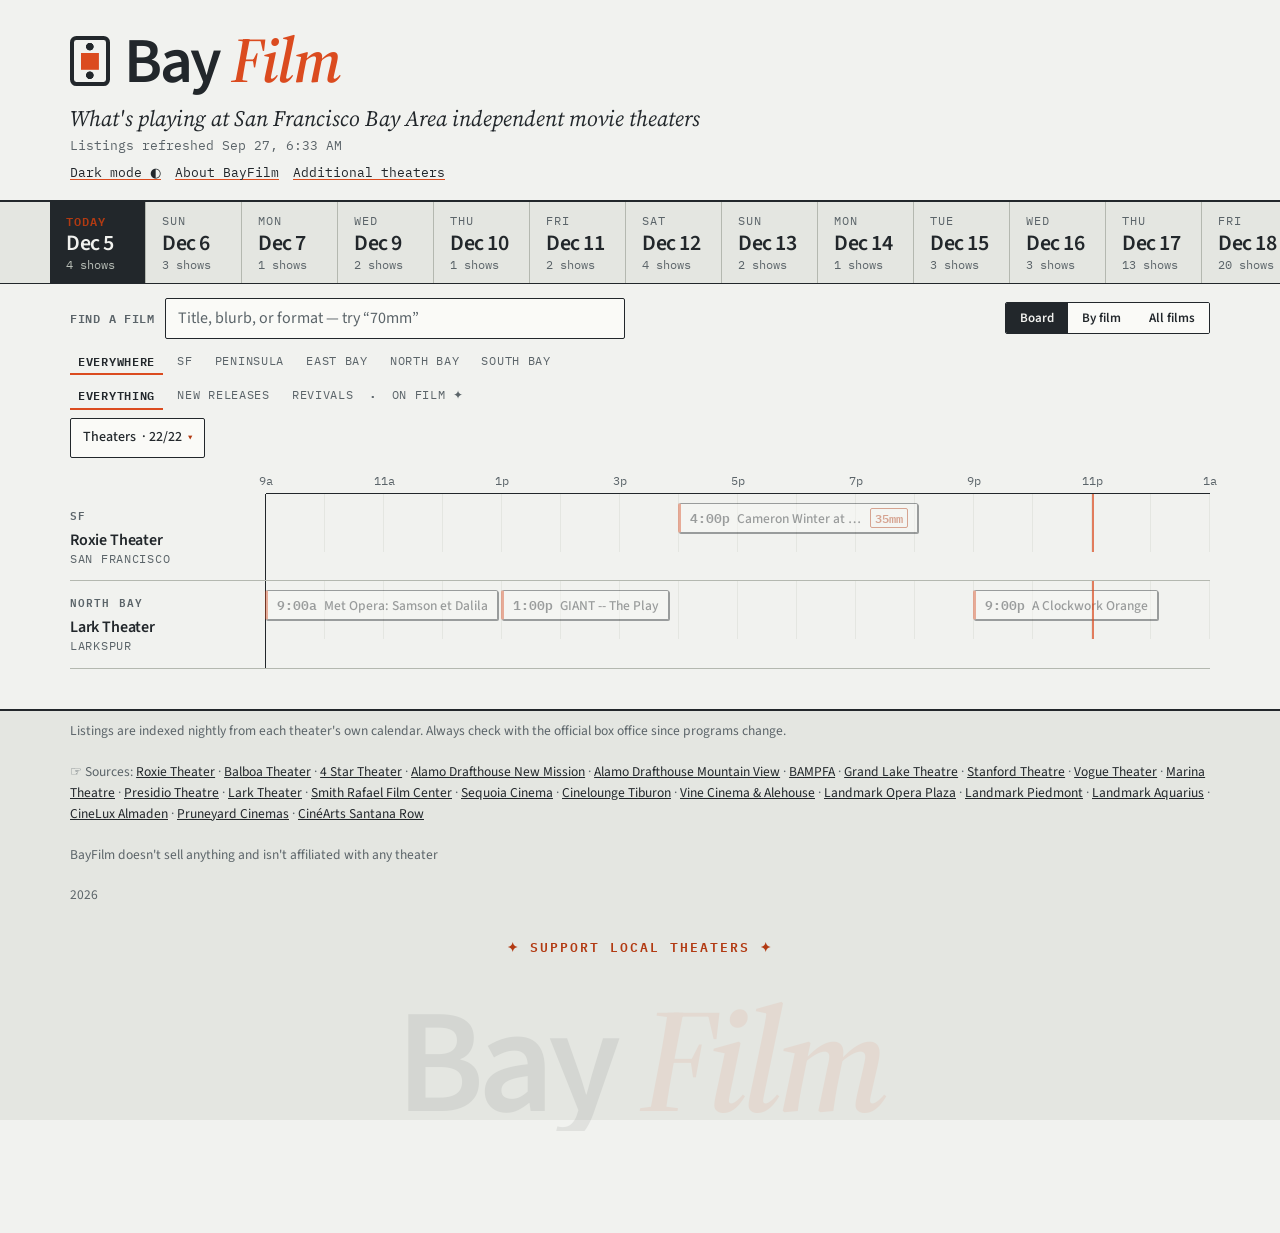
==== commit 471d35b5: "Type: a readable wordmark and screen fonts Replace the condensed all-caps lockup with a film-gate ma" ====
--- a/site/index.html
+++ b/site/index.html
@@ -60,7 +60,7 @@
 
 <link rel="preconnect" href="https://fonts.googleapis.com">
 <link rel="preconnect" href="https://fonts.gstatic.com" crossorigin>
-<link href="https://fonts.googleapis.com/css2?family=Big+Shoulders:opsz,wght@10..72,500;10..72,700;10..72,800&family=Archivo:ital,wght@0,400;0,500;0,600;1,400&family=Spline+Sans+Mono:wght@400;500;600&family=Instrument+Serif:ital@0;1&display=swap" rel="stylesheet">
+<link href="https://fonts.googleapis.com/css2?family=IBM+Plex+Mono:wght@400;500;600&family=Source+Sans+3:ital,wght@0,400;0,500;0,600;0,700;1,400&family=Source+Serif+4:ital,opsz,wght@0,8..60,400;0,8..60,600;1,8..60,400;1,8..60,600&display=swap" rel="stylesheet">
 <script>
   // set the theme before first paint to avoid a flash of the wrong scheme
   (function () {
@@ -73,13 +73,13 @@
   })();
 </script>
 <link rel="stylesheet" href="style.css">
-<link rel="icon" href="data:image/svg+xml,<svg xmlns='http://www.w3.org/2000/svg' viewBox='0 0 100 100'><rect width='100' height='100' fill='%23DB4B1F'/><text y='72' x='50' text-anchor='middle' font-size='58' font-family='Arial Black' fill='%23FAFAF7'>B</text></svg>">
+<link rel="icon" href="data:image/svg+xml,<svg xmlns='http://www.w3.org/2000/svg' viewBox='0 0 100 100'><rect width='100' height='100' fill='%23DB4B1F'/><rect x='22' y='16' width='56' height='68' rx='6' fill='none' stroke='%23FAFAF7' stroke-width='7'/><circle cx='50' cy='30' r='4' fill='%23FAFAF7'/><circle cx='50' cy='70' r='4' fill='%23FAFAF7'/><rect x='34' y='40' width='32' height='20' fill='%23FAFAF7'/></svg>">
 </head>
 <body>
 
 <header class="masthead">
   <div class="masthead__inner">
-    <h1 class="wordmark">BAY<span>FILM</span></h1>
+    <h1 class="wordmark"><span class="wordmark__gate" aria-hidden="true"></span><span class="wordmark__name">Bay <span>Film</span></span></h1>
     <p class="tagline">What's playing at San Francisco Bay Area independent movie theaters</p>
     <p class="updated" id="updated"></p>
     <div class="mastlinks">
@@ -150,7 +150,7 @@
   <p>BayFilm doesn't sell anything and isn't affiliated with any theater</p>
   <p>2026</p>
   <p class="colophon__signoff" aria-hidden="true">✦ SUPPORT LOCAL THEATERS ✦</p>
-  <div class="colophon__ghost" aria-hidden="true">BAYFILM</div>
+  <div class="colophon__ghost" aria-hidden="true">Bay <span>Film</span></div>
 </footer>
 
 <button class="nowjump" id="nowJump" hidden aria-label="Scroll to the current time">now ↓</button>
--- a/site/style.css
+++ b/site/style.css
@@ -13,10 +13,10 @@
   --shadow: #22272B;     /* hard offset shadows */
   --on-ink-soft: #B9BFB8; /* muted text on inverted (ink-bg) chips */
 
-  --display: "Big Shoulders", "Arial Narrow", sans-serif;
-  --body: "Archivo", system-ui, sans-serif;
-  --mono: "Spline Sans Mono", ui-monospace, monospace;
-  --serif: "Instrument Serif", Georgia, serif;
+  --display: "Source Sans 3", system-ui, sans-serif;
+  --body: "Source Sans 3", system-ui, sans-serif;
+  --mono: "IBM Plex Mono", ui-monospace, monospace;
+  --serif: "Source Serif 4", Georgia, serif;
 }
 
 /* screening-room dark theme — tonal remap, all text pairs ≥4.5:1 */
@@ -44,7 +44,7 @@
   color: var(--ink);
   font-family: var(--body);
   font-size: 16px;
-  line-height: 1.5;
+  line-height: 1.55;
   /* the last row can scroll clear of the sticky day strip */
   padding-bottom: calc(var(--daystrip-h, 80px) + 32px);
 }
@@ -75,22 +75,51 @@
 }
 
 .wordmark {
+  display: flex;
+  align-items: center;
+  gap: 0.22em;
   margin: 0;
+  font-size: clamp(40px, 6.2vw, 64px);
+  line-height: 1;
+  letter-spacing: -0.035em;
+}
+
+/* a small film gate: sprocket dots and an orange frame */
+.wordmark__gate {
+  flex: 0 0 auto;
+  width: 0.62em;
+  height: 0.78em;
+  border: 0.07em solid var(--ink);
+  border-radius: 0.1em;
+  background-color: var(--fog);
+  background-image:
+    radial-gradient(circle at 50% 16%, var(--ink) 0 0.055em, transparent 0.065em),
+    radial-gradient(circle at 50% 84%, var(--ink) 0 0.055em, transparent 0.065em),
+    linear-gradient(var(--bridge), var(--bridge));
+  background-size: auto, auto, 56% 40%;
+  background-position: center, center, center;
+  background-repeat: no-repeat;
+}
+
+.wordmark__name {
   font-family: var(--display);
-  font-weight: 800;
-  font-size: clamp(52px, 9vw, 96px);
-  line-height: 0.9;
-  letter-spacing: 0.01em;
-  text-transform: uppercase;
-}
-
-.wordmark span { color: var(--bridge); }
+  font-weight: 600;
+}
+
+.wordmark__name span {
+  font-family: var(--serif);
+  font-style: italic;
+  font-weight: 600;
+  color: var(--bridge);
+  letter-spacing: -0.03em;
+}
 
 .tagline {
   margin: 10px 0 0;
   font-family: var(--serif);
   font-style: italic;
-  font-size: 21px;
+  font-size: 22px;
+  line-height: 1.35;
   color: var(--ink);
   font-weight: 400;
 }
@@ -138,8 +167,8 @@
 .mastpanel p {
   margin: 8px 0 0;
   font-family: var(--serif);
-  font-size: 16px;
-  line-height: 1.5;
+  font-size: 17px;
+  line-height: 1.55;
   color: var(--ink-soft);
   border-left: 3px solid var(--bridge);
   padding-left: 12px;
@@ -197,7 +226,7 @@
   background: transparent;
   padding: 10px 16px 8px;
   text-align: left;
-  min-width: 86px;
+  min-width: 96px;
 }
 
 .day__dow {
@@ -212,9 +241,11 @@
 .day__num {
   display: block;
   font-family: var(--display);
-  font-weight: 700;
-  font-size: 26px;
-  line-height: 1.1;
+  font-weight: 600;
+  font-size: 22px;
+  line-height: 1.15;
+  font-variant-numeric: tabular-nums;
+  letter-spacing: -0.02em;
 }
 
 .day__count {
@@ -236,7 +267,7 @@
 
 .day.is-today .day__dow { color: var(--bridge-ink); font-weight: 600; }
 
-.day--edge .day__num { font-size: 22px; }
+.day--edge .day__num { font-size: 20px; }
 
 /* one line for every theater indexed earlier than the rest of the file */
 .stalenote {
@@ -504,7 +535,7 @@
 .axis__inner {
   position: relative;
   height: 100%;
-  margin-left: 168px;
+  margin-left: 196px;
   border-bottom: 1px solid var(--edge);
 }
 
@@ -524,18 +555,17 @@
 }
 
 .trow__label {
-  flex: 0 0 168px;
+  flex: 0 0 196px;
   padding: 12px 12px 12px 0;
   border-right: 1px solid var(--edge);
 }
 
 .trow__name {
   font-family: var(--display);
-  font-weight: 700;
-  font-size: 19px;
-  line-height: 1.05;
-  text-transform: uppercase;
-  letter-spacing: 0.02em;
+  font-weight: 600;
+  font-size: 16px;
+  line-height: 1.25;
+  letter-spacing: -0.011em;
 }
 
 .trow__name a {
@@ -850,9 +880,10 @@
 .film__title {
   flex-basis: 100%;
   font-family: var(--serif);
-  font-weight: 400;
-  font-size: 27px;
-  line-height: 1.02;
+  font-weight: 600;
+  font-size: 26px;
+  line-height: 1.2;
+  letter-spacing: -0.015em;
   margin: 0;
 }
 
@@ -868,9 +899,10 @@
   margin: 2px 0 0;
   font-family: var(--serif);
   font-style: italic;
-  font-size: 16px;
-  color: var(--ink-soft);
-  line-height: 1.4;
+  font-weight: 400;
+  font-size: 17px;
+  color: var(--ink-soft);
+  line-height: 1.45;
   display: -webkit-box;
   -webkit-line-clamp: 3;
   -webkit-box-orient: vertical;
@@ -1086,18 +1118,25 @@
 
 .colophon__ghost {
   font-family: var(--display);
-  font-weight: 800;
-  font-size: clamp(90px, 16vw, 230px);
-  line-height: 0.72;
-  letter-spacing: 0.01em;
+  font-weight: 600;
+  font-size: clamp(56px, 12vw, 148px);
+  line-height: 0.9;
+  letter-spacing: -0.04em;
   text-align: center;
   color: var(--ink);
-  opacity: 0.07;
+  opacity: 0.08;
   user-select: none;
   pointer-events: none;
   overflow: hidden;
   margin-top: 14px;
   transform: translateY(8%);
+}
+
+.colophon__ghost span {
+  font-family: var(--serif);
+  font-style: italic;
+  font-weight: 600;
+  color: var(--bridge);
 }
 
 /* ---------- mobile: board flows as a list ---------- */
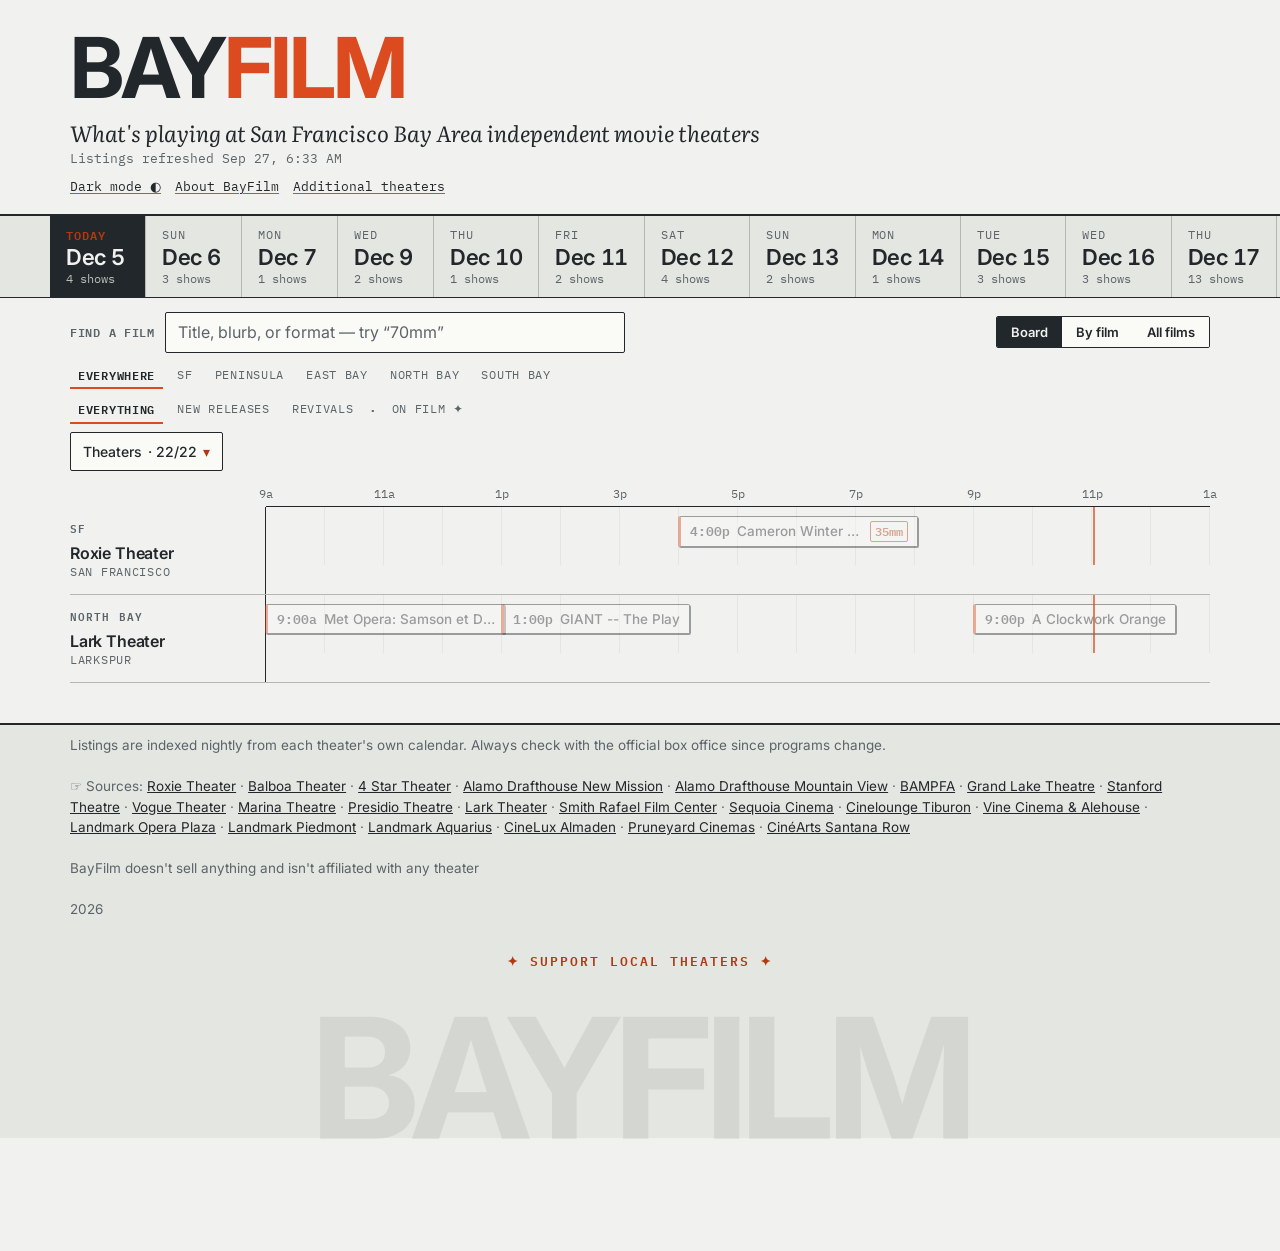
==== commit 8de1a5ef: "Type: restore the BAYFILM lockup in simpler faces Put the all-caps wordmark back, with FILM in orang" ====
--- a/site/index.html
+++ b/site/index.html
@@ -60,7 +60,7 @@
 
 <link rel="preconnect" href="https://fonts.googleapis.com">
 <link rel="preconnect" href="https://fonts.gstatic.com" crossorigin>
-<link href="https://fonts.googleapis.com/css2?family=IBM+Plex+Mono:wght@400;500;600&family=Source+Sans+3:ital,wght@0,400;0,500;0,600;0,700;1,400&family=Source+Serif+4:ital,opsz,wght@0,8..60,400;0,8..60,600;1,8..60,400;1,8..60,600&display=swap" rel="stylesheet">
+<link href="https://fonts.googleapis.com/css2?family=IBM+Plex+Mono:wght@400;500;600&family=Inter:ital,wght@0,400;0,500;0,600;0,700;1,400&family=Literata:ital,opsz,wght@0,7..72,400;0,7..72,600;1,7..72,400;1,7..72,600&display=swap" rel="stylesheet">
 <script>
   // set the theme before first paint to avoid a flash of the wrong scheme
   (function () {
@@ -73,13 +73,13 @@
   })();
 </script>
 <link rel="stylesheet" href="style.css">
-<link rel="icon" href="data:image/svg+xml,<svg xmlns='http://www.w3.org/2000/svg' viewBox='0 0 100 100'><rect width='100' height='100' fill='%23DB4B1F'/><rect x='22' y='16' width='56' height='68' rx='6' fill='none' stroke='%23FAFAF7' stroke-width='7'/><circle cx='50' cy='30' r='4' fill='%23FAFAF7'/><circle cx='50' cy='70' r='4' fill='%23FAFAF7'/><rect x='34' y='40' width='32' height='20' fill='%23FAFAF7'/></svg>">
+<link rel="icon" href="data:image/svg+xml,<svg xmlns='http://www.w3.org/2000/svg' viewBox='0 0 100 100'><rect width='100' height='100' fill='%23DB4B1F'/><text y='72' x='50' text-anchor='middle' font-size='58' font-family='Arial Black' fill='%23FAFAF7'>B</text></svg>">
 </head>
 <body>
 
 <header class="masthead">
   <div class="masthead__inner">
-    <h1 class="wordmark"><span class="wordmark__gate" aria-hidden="true"></span><span class="wordmark__name">Bay <span>Film</span></span></h1>
+    <h1 class="wordmark">BAY<span>FILM</span></h1>
     <p class="tagline">What's playing at San Francisco Bay Area independent movie theaters</p>
     <p class="updated" id="updated"></p>
     <div class="mastlinks">
@@ -150,7 +150,7 @@
   <p>BayFilm doesn't sell anything and isn't affiliated with any theater</p>
   <p>2026</p>
   <p class="colophon__signoff" aria-hidden="true">✦ SUPPORT LOCAL THEATERS ✦</p>
-  <div class="colophon__ghost" aria-hidden="true">Bay <span>Film</span></div>
+  <div class="colophon__ghost" aria-hidden="true">BAYFILM</div>
 </footer>
 
 <button class="nowjump" id="nowJump" hidden aria-label="Scroll to the current time">now ↓</button>
--- a/site/style.css
+++ b/site/style.css
@@ -13,10 +13,10 @@
   --shadow: #22272B;     /* hard offset shadows */
   --on-ink-soft: #B9BFB8; /* muted text on inverted (ink-bg) chips */
 
-  --display: "Source Sans 3", system-ui, sans-serif;
-  --body: "Source Sans 3", system-ui, sans-serif;
+  --display: "Inter", system-ui, sans-serif;
+  --body: "Inter", system-ui, sans-serif;
   --mono: "IBM Plex Mono", ui-monospace, monospace;
-  --serif: "Source Serif 4", Georgia, serif;
+  --serif: "Literata", Georgia, serif;
 }
 
 /* screening-room dark theme — tonal remap, all text pairs ≥4.5:1 */
@@ -75,44 +75,16 @@
 }
 
 .wordmark {
-  display: flex;
-  align-items: center;
-  gap: 0.22em;
   margin: 0;
-  font-size: clamp(40px, 6.2vw, 64px);
-  line-height: 1;
+  font-family: var(--display);
+  font-weight: 700;
+  font-size: clamp(48px, 8vw, 84px);
+  line-height: 0.95;
   letter-spacing: -0.035em;
-}
-
-/* a small film gate: sprocket dots and an orange frame */
-.wordmark__gate {
-  flex: 0 0 auto;
-  width: 0.62em;
-  height: 0.78em;
-  border: 0.07em solid var(--ink);
-  border-radius: 0.1em;
-  background-color: var(--fog);
-  background-image:
-    radial-gradient(circle at 50% 16%, var(--ink) 0 0.055em, transparent 0.065em),
-    radial-gradient(circle at 50% 84%, var(--ink) 0 0.055em, transparent 0.065em),
-    linear-gradient(var(--bridge), var(--bridge));
-  background-size: auto, auto, 56% 40%;
-  background-position: center, center, center;
-  background-repeat: no-repeat;
-}
-
-.wordmark__name {
-  font-family: var(--display);
-  font-weight: 600;
-}
-
-.wordmark__name span {
-  font-family: var(--serif);
-  font-style: italic;
-  font-weight: 600;
-  color: var(--bridge);
-  letter-spacing: -0.03em;
-}
+  text-transform: uppercase;
+}
+
+.wordmark span { color: var(--bridge); }
 
 .tagline {
   margin: 10px 0 0;
@@ -1118,11 +1090,12 @@
 
 .colophon__ghost {
   font-family: var(--display);
-  font-weight: 600;
-  font-size: clamp(56px, 12vw, 148px);
-  line-height: 0.9;
-  letter-spacing: -0.04em;
+  font-weight: 700;
+  font-size: clamp(64px, 14vw, 168px);
+  line-height: 0.85;
+  letter-spacing: -0.045em;
   text-align: center;
+  text-transform: uppercase;
   color: var(--ink);
   opacity: 0.08;
   user-select: none;
@@ -1130,13 +1103,6 @@
   overflow: hidden;
   margin-top: 14px;
   transform: translateY(8%);
-}
-
-.colophon__ghost span {
-  font-family: var(--serif);
-  font-style: italic;
-  font-weight: 600;
-  color: var(--bridge);
 }
 
 /* ---------- mobile: board flows as a list ---------- */
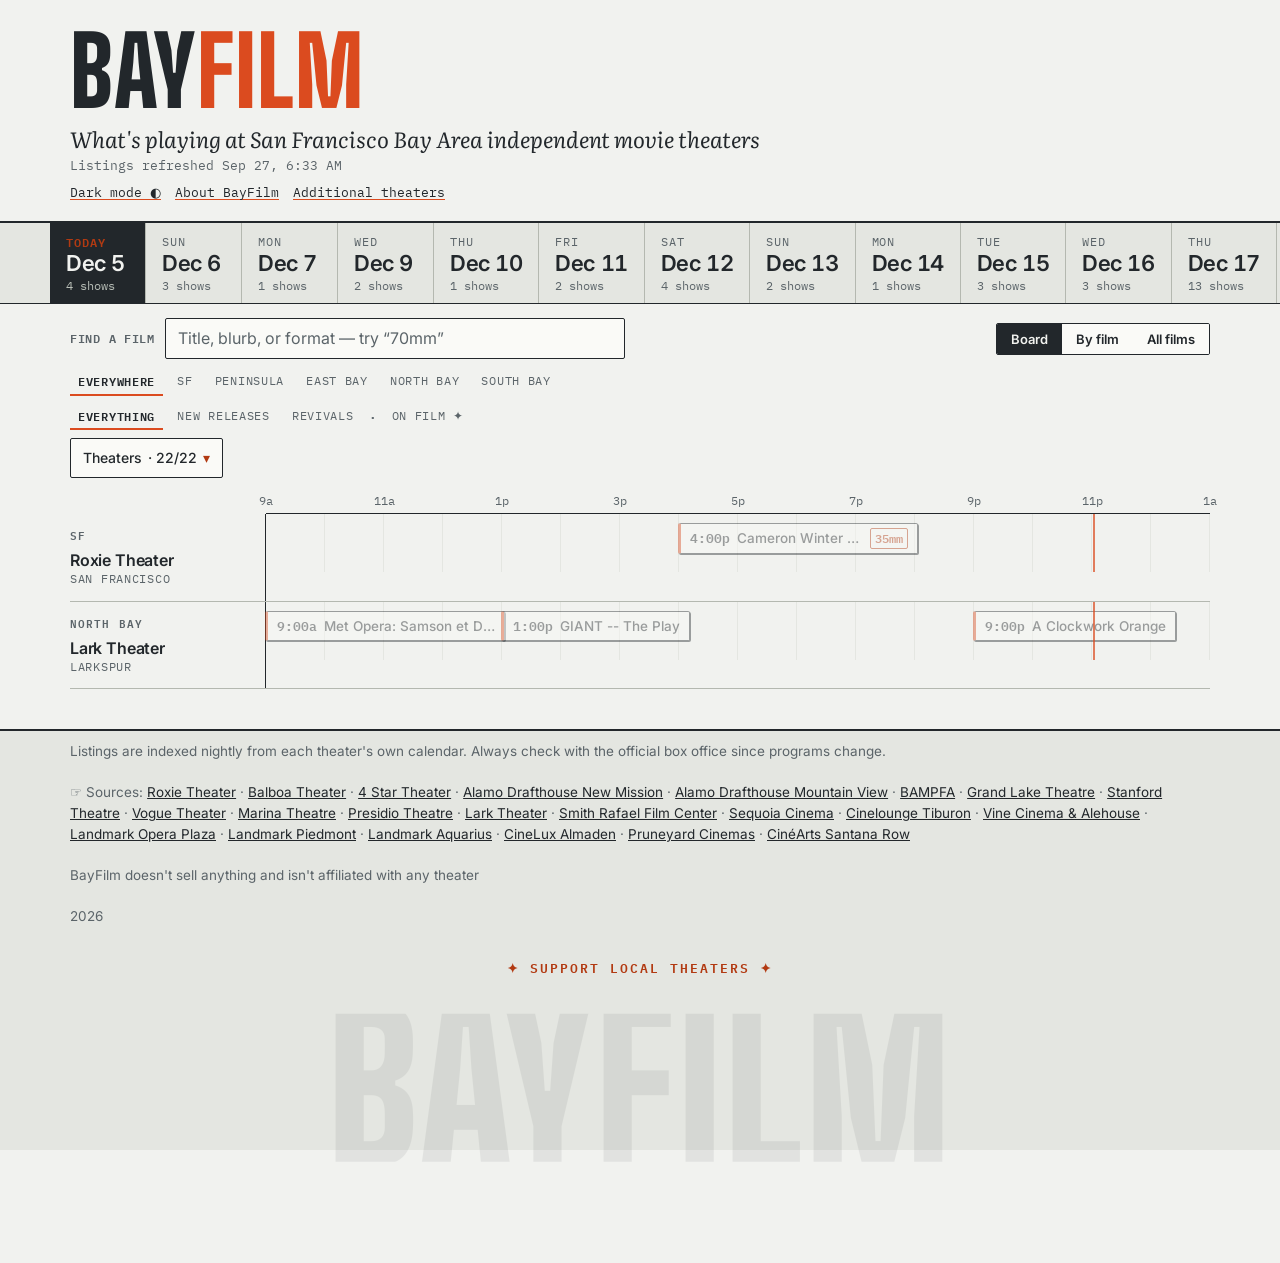
==== commit 7c4f54b1: "Type: put the original BAYFILM wordmark back The lockup is Big Shoulders again, all caps, with FILM " ====
--- a/site/index.html
+++ b/site/index.html
@@ -60,7 +60,7 @@
 
 <link rel="preconnect" href="https://fonts.googleapis.com">
 <link rel="preconnect" href="https://fonts.gstatic.com" crossorigin>
-<link href="https://fonts.googleapis.com/css2?family=IBM+Plex+Mono:wght@400;500;600&family=Inter:ital,wght@0,400;0,500;0,600;0,700;1,400&family=Literata:ital,opsz,wght@0,7..72,400;0,7..72,600;1,7..72,400;1,7..72,600&display=swap" rel="stylesheet">
+<link href="https://fonts.googleapis.com/css2?family=Big+Shoulders:opsz,wght@10..72,800&family=IBM+Plex+Mono:wght@400;500;600&family=Inter:ital,wght@0,400;0,500;0,600;0,700;1,400&family=Literata:ital,opsz,wght@0,7..72,400;0,7..72,600;1,7..72,400;1,7..72,600&display=swap" rel="stylesheet">
 <script>
   // set the theme before first paint to avoid a flash of the wrong scheme
   (function () {
--- a/site/style.css
+++ b/site/style.css
@@ -76,11 +76,11 @@
 
 .wordmark {
   margin: 0;
-  font-family: var(--display);
-  font-weight: 700;
-  font-size: clamp(48px, 8vw, 84px);
-  line-height: 0.95;
-  letter-spacing: -0.035em;
+  font-family: "Big Shoulders", "Arial Narrow", sans-serif;
+  font-weight: 800;
+  font-size: clamp(52px, 9vw, 96px);
+  line-height: 0.9;
+  letter-spacing: 0.01em;
   text-transform: uppercase;
 }
 
@@ -1089,15 +1089,15 @@
 .colophon a { color: var(--ink); }
 
 .colophon__ghost {
-  font-family: var(--display);
-  font-weight: 700;
-  font-size: clamp(64px, 14vw, 168px);
-  line-height: 0.85;
-  letter-spacing: -0.045em;
+  font-family: "Big Shoulders", "Arial Narrow", sans-serif;
+  font-weight: 800;
+  font-size: clamp(90px, 16vw, 230px);
+  line-height: 0.72;
+  letter-spacing: 0.01em;
   text-align: center;
   text-transform: uppercase;
   color: var(--ink);
-  opacity: 0.08;
+  opacity: 0.07;
   user-select: none;
   pointer-events: none;
   overflow: hidden;
